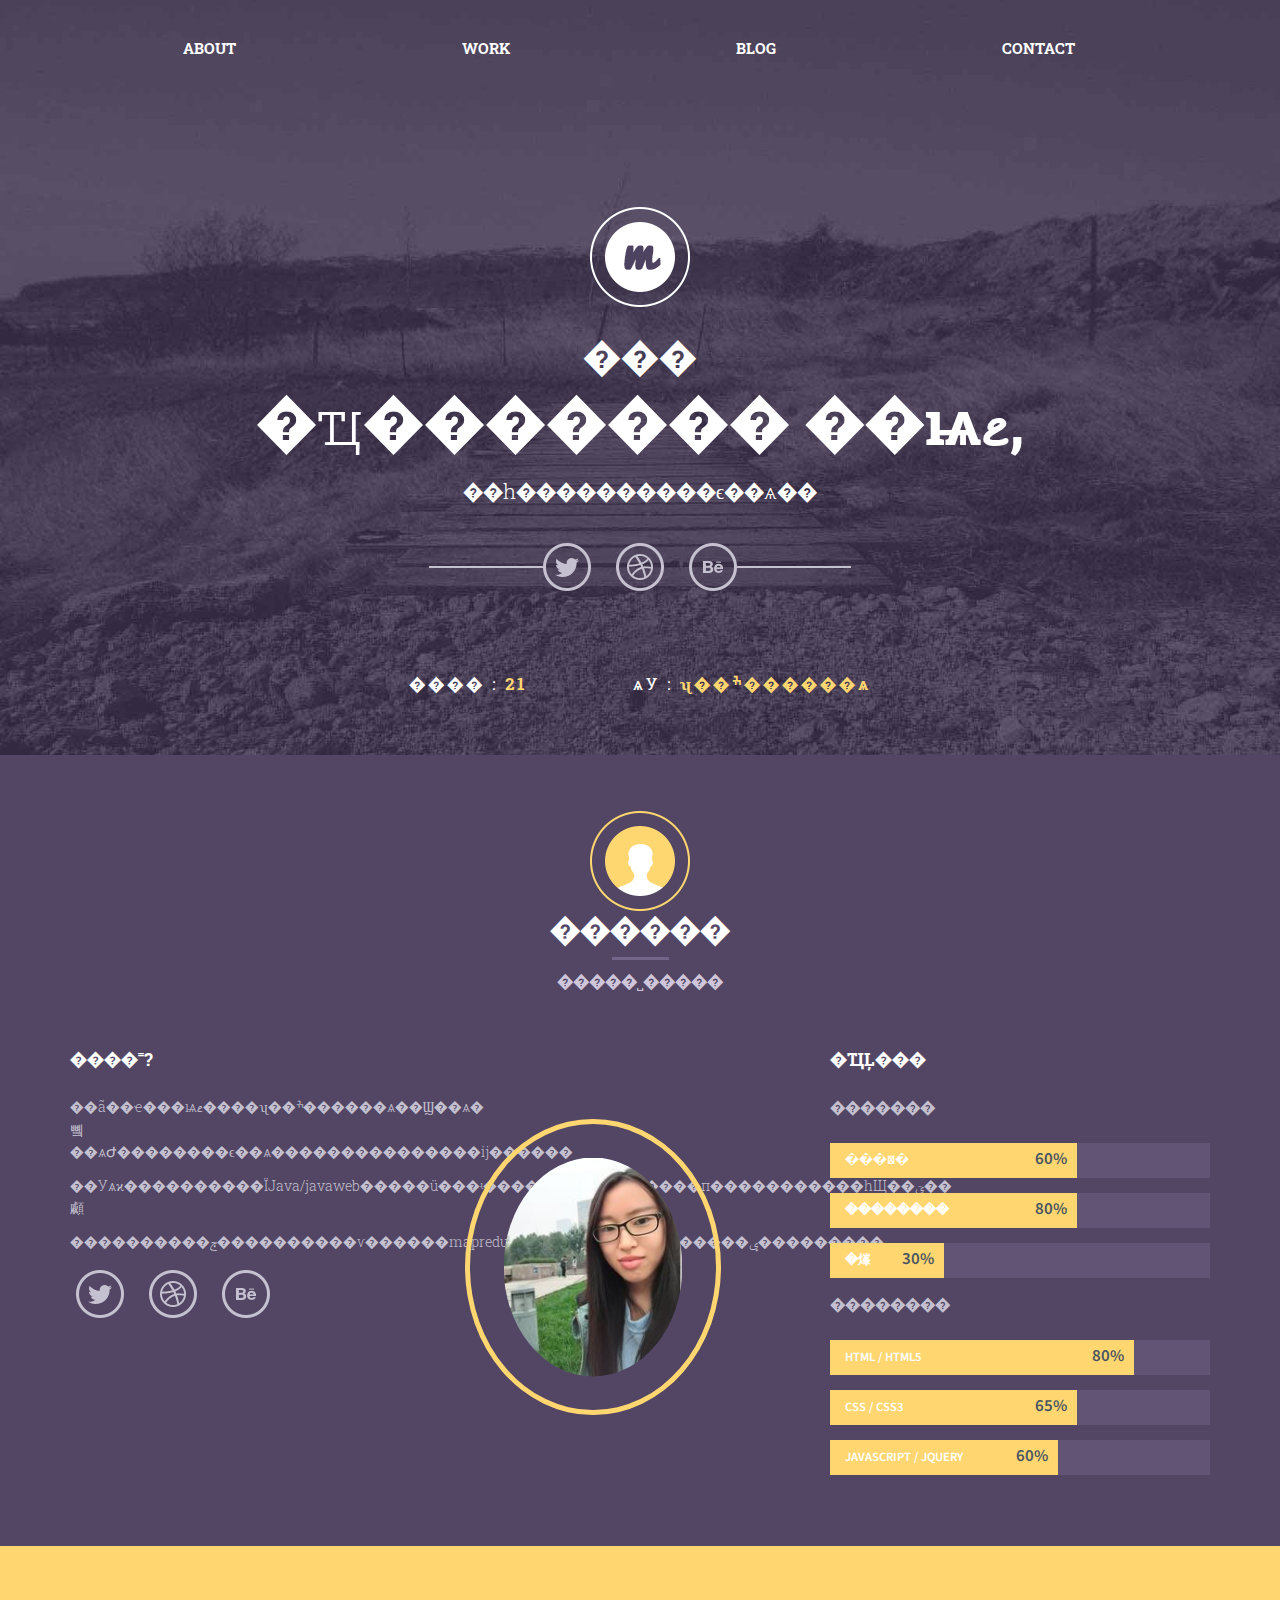
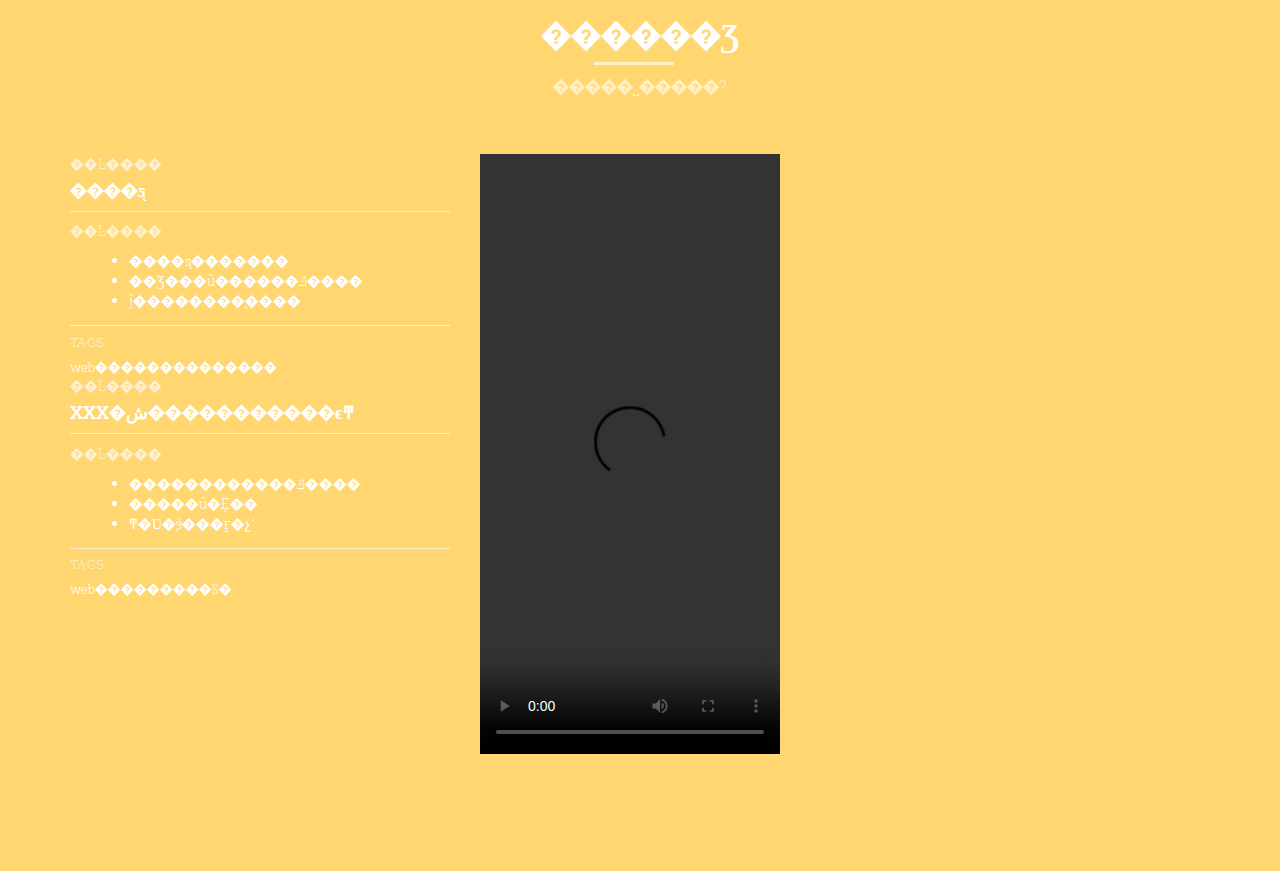
==== index.html @ 293f3e1b "Add files via upload" ====
<!DOCTYPE html>
<html>
<head>
<title>Home</title>
<link href="css/bootstrap.css" rel='stylesheet' type='text/css' />
<!-- Custom Theme files -->
<link href="css/style.css" rel="stylesheet" type="text/css" media="all" />
<!-- Custom Theme files -->
<script src="js/jquery.min.js"></script>
<meta name="viewport" content="width=device-width, initial-scale=1">
<script type="application/x-javascript"> addEventListener("load", function() { setTimeout(hideURLbar, 0); }, false); function hideURLbar(){ window.scrollTo(0,1); } </script>
<!--webfont-->
<link href='https://fonts.googleapis.com/css?family=Roboto+Slab:400,100,300,700' rel='stylesheet' type='text/css'>
<link href='https://fonts.googleapis.com/css?family=Source+Sans+Pro:200,300,400,600,700,900,200italic,300italic,400italic,600italic,700italic,900italic' rel='stylesheet' type='text/css'>
    <script type="text/javascript" src="js/move-top.js"></script>
<script type="text/javascript" src="js/easing.js"></script>
<script type="text/javascript">
			jQuery(document).ready(function($) {
				$(".scroll").click(function(event){		
					event.preventDefault();
					$('html,body').animate({scrollTop:$(this.hash).offset().top},1200);
				});
			});
		</script>
</head>
<body>
 <!-- header-section-starts -->
    <div class="header">
		<div class="header-banner">
			<div class="container">
				<div class="top-menu">
				    <span class="menu"> </span>
					    <ul>
							<li><a href="#ABOUT" class="scroll">ABOUT</a></li>
							<li><a href="#WORK" class="scroll">WORK</a></li>
							<li><a href="#BLOG" class="scroll">BLOG</a></li>
							<li><a href="#CONTACT" class="scroll">CONTACT</a></li>
							<div class="clearfix"></div>
						</ul>
				    </div>
		 <!--script-nav-->
		 <script>
		 $("span.menu").click(function(){
		 $(".top-menu ul").slideToggle("slow" , function(){
		 });
		 });
		 </script>
				<div class="header-banner-info text-center">
					<a href="#"><img src="images/logo.png" alt="" /></a>
					<h3>���</h3>
					<h1>�ҵ������� <span>��ѩޱ,</span> </h1>
					<p>��һ����������ϵ��ѧ�� </p>
					<span class="line"></span>					 
					<ul class="social-icons">
						<li><a href="#"><i class="twitter"></i></a></li>
						<li><a href="#"><i class="dribble"></i></a></li>
						<li><a href="#"><i class="behance"></i></a></li>
					</ul>
					<label></label>
					<ul class="details">
						<li>����     :     <a href="#">21</a></li>
						<li>ѧУ     :     <a href="#">ʯ��ׯ������ѧ</a></li>
					</ul>
				</div>
			</div>
		</div>
	</div>
    <!-- header-section-ends -->
    <!-- content-section-starts -->
    <div class="content-section">
	    <!-- about-section-starts -->
		<div class="about-section" id="ABOUT">
			<div class="container">
				<div class="about-section-head text-center">
					<img src="images/head.png" alt="" />
					<h3>������</h3>
					<label></label>
					<p>�����˽�����</p>
				</div>
				<div class="about-section-grids">
					<div class="col-md-4 about-section-grid-1">
						<h4>����˭?</h4>
						<p>��ã��ҽ���ѩޱ����ʯ��ׯ������ѧ��Ϣ��ѧ�뼼��ѧԺ��������ϵ��ѧ���������������ĳ������</p>
						<p>��Уѧϰ����������ΪJava/javaweb�����ü���ʵ����Ŀ�����������п�����������һЩ��ؾ��顣</p>
						<p>����������ݼ����������ѵ������mapreduce���򵥵�������ϴ�����ݷ��������� </p>
						<ul class="social-icons">
						    <li><a href="#"><i class="twitter"></i></a></li>
						    <li><a href="#"><i class="dribble"></i></a></li>
						    <li><a href="#"><i class="behance"></i></a></li>
					    </ul>
					</div>
					<div class="col-md-4 about-section-grid-2 text-center">
						<img src="images/zxw.jpg" class="img-responsive" alt="" /> 
					</div>
					<div class="col-md-4 about-section-grid-3">
						<h4>�ҵļ���</h4>
						<p>�������</p>
						<div class="progress-grid">
				  	       <div class="meter red">
							   <span style="width:65%;">
							  	<div class="progress_desc">���򿪷�</div>
								<div class="percent">60%</div> 
						        <div class="clearfix"> </div>
						       </span>
							</div>
							<div class="meter animate">
							   <span style="width:65%;"><div class="progress_desc">��������</div>
								<div class="percent">80%</div> 
						        <div class="clearfix"> </div>
							   </span>
							</div>
							<div class="meter">
								<span style="width:30%;"><div class="progress_desc">�㷨</div>
								 <div class="percent">30%</div> 
								 <div class="clearfix"> </div>
							    </span>
							</div>
						</div>
						<p>��������</p>
						<div class="progress-grid">
				  	       <div class="meter red">
							   <span style="width:80%;">
							  	<div class="progress_desc">HTML / HTML5</div>
								<div class="percent">80%</div> 
						        <div class="clearfix"> </div>
						       </span>
							</div>
							<div class="meter animate">
							   <span style="width:65%;"><div class="progress_desc">CSS / CSS3</div>
								<div class="percent">65%</div> 
						        <div class="clearfix"> </div>
							   </span>
							</div>
							<div class="meter">
								<span style="width:60%;"><div class="progress_desc">JavaScript / jquery</div>
								 <div class="percent">60%</div> 
								 <div class="clearfix"> </div>
							    </span>
							</div>
						</div>
					  </div>
					<div class="clearfix"></div>
				</div>
			</div>
		</div>
		<!-- about-section-ends -->
		<!-- portfolio-section-starts -->
		<div class="portfolio-section" id="WORK">
			<div class="portfolio-section-top-row">
				<div class="container">
					<div class="portfolio-section-head text-center">
						<h3>������Ʒ</h3>
						<label></label>
						<p>�����˽�����?</p>
					</div>
					<div class="col-md-4 portfolio-section-top-row-left-grid">
						<div class="project-name">
							<span>��Ŀ����</span>
							<h3>����ƽ̨</h3>
						</div>
						<div class="project-description">
							 <span>��Ŀ����</span>
							 <ul>
								<li><a href="#">����ƽ̨�������</a></li>
								<li><a href="#">��Ʒ���û������ݿ����</a></li>
								<li><a href="#">ǰ��������̨����</a></li>
							 </ul>
						</div>
						<div class="tags">
							<span>tags</span>
							<p>web��������������</p>
						</div>
						<div class="project-name">
							<span>��Ŀ����</span>
							<h3>XXX�ش�����������ϵͳ</h3>
						</div>
						<div class="project-description">
							 <span>��Ŀ����</span>
							 <ul>
								<li><a href="#">������������ݿ����</a></li>
								<li><a href="#">�����û�Ȩ��</a></li>
								<li><a href="#">ͳ�Ʋ�ѯ���ӻ�չʾ</a></li>
							 </ul>
						</div>
						<div class="tags">
							<span>tags</span>
							<p>web���������񹫿�</p>
						</div>
					</div>
					<div class="col-md-8 portfolio-section-top-row-right-grid">
					<video src="images/zxw.mp4" height="600px" controls preload="metadata" ></video>
			<!-- <div class="wmuSlider example1 section" id="section-1">
				   <article style="position: absolute; width: 100%; opacity: 0;"> 
						<img src="images/img1.jpg" class="img-responsive" alt="">
					</article>
					<article style="position: absolute; width: 100%; opacity: 0;"> 
	`					<img src="images/img2.jpg" class="img-responsive" alt="">
					</article>
					<article style="position: absolute; width: 100%; opacity: 0;"> 
						<img src="images/img3.jpg" class="img-responsive" alt="">
					</article>
					<ul class="wmuSliderPagination">
	                	<li><a href="#" class="">0</a></li>
	                	<li><a href="#" class="">1</a></li>
	                	<li><a href="#" class="">2</a></li>
	                </ul>
	
			  </div> -->
			  
			  <!-- script -->
			  <script src="js/jquery.wmuSlider.js"></script> 
				<script>
					$('.example1').wmuSlider();         
				</script>
				<!-- script -->	

			     </div>
			    <div class="clearfix"></div>
			  </div>
			</div>
			

</body>
</html>
---- css/style.css ----
body{
	padding:0;
	margin:0;
	font-family: 'Roboto Slab', serif;
}
body a{
    transition:0.5s all;
	-webkit-transition:0.5s all;
	-moz-transition:0.5s all;
	-o-transition:0.5s all;
	-ms-transition:0.5s all;
}
input[type="button"]{
	transition:0.5s all;
	-webkit-transition:0.5s all;
	-moz-transition:0.5s all;
	-o-transition:0.5s all;
	-ms-transition:0.5s all;
}
h1,h2,h3,h4,h5,h6{
	margin:0;			   
}	
p{
	margin:0;
}
ul{
	margin:0;
	padding:0;
}
label{
	margin:0;
}
.top-menu{
	padding-top: 2.2em;
}
.top-menu ul li{
	display:inline-block;
	text-transform:uppercase;
	float:left;
	margin: 0 7em;
}
.top-menu ul li a{
	color:#FFFFFF;
	text-decoration:none;
	font-size:15px;
	display:block;
	padding:0.5em 1em;
	font-weight:700;
}	
.top-menu ul li a:hover {
	background: #FFD670;
	color:#FFFFFF;
}
ul.social-icons li{
	display:inline-block;
}
ul.details li{
	display:inline-block;
}
.header-banner{
	background: url("../images/header-banner.jpg") no-repeat;
	min-height: 860px;
	background-size: cover;
	-webkit-background-size: cover;
	-moz-background-size: cover;
	-o-background-size: cover;
	position: relative;
}
.header-banner-info h3{
	font-size:3em;
	font-weight:300;
	color:#FFFFFF;
	margin: 1em 0 0.3em 0;
}
.header-banner-info h1{
	font-size:5em;
	font-weight:300;
	color:#FFFFFF;
}
.header-banner-info span{
	font-weight:700;
	color:#FFFFFF;
}
.header-banner-info p{
	font-weight:300;
	color:#FFFFFF;
	font-size:1.5em;
	margin: 1.2em 0 1.6em 0;
}
ul.details li {
	font-weight: 400;
	color: #fff;
	font-size: 17px;
	margin: 0 4em;
	letter-spacing: 3px;
}
.tlinks{text-indent:-9999px;height:0;line-height:0;font-size:0;overflow:hidden;}
ul.details li a {
	font-weight: 700;
	color: #FFD670;
	font-size: 17px;
}
ul.details {
	padding-top: 8em;
}
.header-banner-info {
	padding-top: 12em;
	position:relative;
}
i.twitter{
	width: 60px;
	height: 60px;
	background: url("../images/img-sprite.png") no-repeat 0px 0px;
	display: inline-block;
	margin-right: 10px;
}
i.twitter:hover{
	width: 60px;
	height: 60px;
	background: url("../images/img-sprite.png") no-repeat 0px 0px;
	display: inline-block;
	margin-right: 10px;
	opacity:0.5;
}
i.dribble{
	width: 60px;
	height: 60px;
	background: url("../images/img-sprite.png") no-repeat -60px 0px;
	display: inline-block;
	margin-right: 10px;
}
i.dribble:hover{
	width: 60px;
	height: 60px;
	background: url("../images/img-sprite.png") no-repeat -60px 0px;
	display: inline-block;
	margin-right: 10px;
	opacity:0.5;
}
i.behance {
	width: 60px;
	height: 60px;
	background: url("../images/img-sprite.png") no-repeat -120px 0px;
	display: inline-block;
}
i.behance:hover{
	width: 60px;
	height: 60px;
	background: url("../images/img-sprite.png") no-repeat -120px 0px;
	display: inline-block;
	opacity:0.5;
}
.header-banner-info label {
	height: 2px;
	width: 10%;
	background: #C4C0CF;
	display: block;
	position: absolute;
	right: 58.4%;
	bottom: 23%;
}
.header-banner-info span.line {
	height: 2px;
	width: 10%;
	background: #C4C0CF;
	display: block;
	position: absolute;
	right: 31.6%;
	bottom: 23%;
}
.about-section{
	background:#524664;
	padding:4em 0;
}
.about-section-head{
	margin-bottom:4em;
	position: relative;
}
.about-section-head h3{
	color:#FFFFFF;
	font-weight:700;
	text-transform:uppercase;
	font-size:2.3em;
}
.about-section-grid-2.text-center img {
	border-radius: 50%;
	-webkit-border-radius: 50%;
	-moz-border-radius: 50%;
	-o-border-radius: 50%;
	-ms-border-radius: 50%;
	padding: 2.7em;
	border: 5px solid #FFD670;
}
.about-section-head p{
	color:#D0C6DB;
	font-weight:300;
	font-size:1.2em;
	margin-top: 1.35em;
	text-transform: uppercase;
}
.about-section-head label {
	height: 3px;
	width: 5%;
	background: #736588;
	display: block;
	position: absolute;
	right: 47.5%;
	bottom: 23.5%;
	margin: -10px 0;
}
.about-section-grid-1,.about-section-grid-3 {
	padding: 0;
}
.about-section-grid-1 h4{
	color:#fff;
	font-weight:700;
	font-size:1.3em;
	text-transform:uppercase;
	margin-bottom:1.5em;
}
.about-section-grid-1 p{
	color: #C4C0CF;
	font-size: 15px;
	font-weight: 300;
	line-height: 1.6em;
	margin-bottom: 1em;
	word-spacing: 2px;
}
.about-section-grid-2{
	margin-top:5em;
}
.about-section-grid-3 h4{
	color:#fff;
	font-weight:700;
	font-size:1.3em;
	text-transform:uppercase;
	margin-bottom:1.5em;
}
.about-section-grid-3 p{
	color: #C4C0CF;
	font-size: 16px;
	font-weight: 400;
	margin-bottom: 1.5em;
}
/*----progress-meter----*/
.meter { 
	position: relative;
	margin: 0px 0 15px 0;
	background: #615474;
	height: 35px;
}
		.meter > span {
			display: block;
			height: 100%;
			background-color: #FFD670;
			position: relative;
			overflow: hidden;
		}
		.orange > span {
			background-color:#555;
		}
		
		.red > span {
			background-color:#FFD670;
		}
		.nostripes > span > span, .nostripes > span:after {
			-webkit-animation: none;
			-moz-animation: none;
			background-image: none;
		}
/*----//progress-meter----*/
.progress_desc{
	float: left;
	color: #fff;
	margin:8px 15px;
	font-size:0.9em;
	text-transform: uppercase;
	font-weight:600;
	font-family: 'Source Sans Pro', sans-serif;
}
.percent{
	float: right;
	color: #4A5561;
	margin: 4px 10px 0;
	font-weight: 600;
	font-family: 'Source Sans Pro', sans-serif;
	font-size:17px;
}
.title {
	margin:2em 0 1em;
	color: #fff;
	text-transform: uppercase;
	font-size: 1em;
}
.portfolio-section{
	background:#FFD670;
	padding:4em 0;
}
.portfolio-section-head{
	margin-bottom:4em;
	position:relative;
}
.portfolio-section-head h3{
	color:#FFFFFF;
	font-weight:700;
	text-transform:uppercase;
	font-size:2.3em;
}
.portfolio-section-head p{
	color:#FFF0CA;
	font-weight:300;
	font-size:1.2em;
	margin-top: 1.35em;
	text-transform: uppercase;
}
.portfolio-section-head label {
	height: 3px;
	width: 7%;
	background: #FFF0CA;
	display: block;
	position: absolute;
	right: 47%;
	bottom: 52%;
	margin: -10px 0;
}
.project-name{
	border-bottom:1px solid #FFF1CE;
}
.project-name span{
	color: #FFF1CE;
	font-weight: 300;
	font-size: 15px;
	margin-bottom: 0.6em;
	text-transform: uppercase;
	display: block;
}
.portfolio-section-top-row {
	padding: 1em 0 4em 0;
}
.portfolio-section-top-row-left-grid {
	padding: 0;
}
.project-name h3{
	color:#fff;
	font-weight:700;
	font-size:1.5em;
	margin-bottom: 1em;
}
.project-description ul {
	margin: 0 0 14px 59px;
}
.project-description span{
	color: #FFF1CE;
	font-weight: 300;
	font-size: 15px;
	margin: 1em 0;
	display: block;
	text-transform: uppercase;
}
.project-description ul li{
	color:#fff;
}
.project-description ul li a{
	color:#fff;
	font-size:15px;
	font-weight:300;
	margin: 6px 0;
	list-style-type: disc;
}
.project-description p{
	color: #fff;
	font-weight: 300;
	font-size: 15px;
	line-height: 1.8em;
	margin-bottom: 1.5em;
}
.project-description{
	border-bottom:1px solid #FFF1CE;
}
.address span{
	color: #FFF1CE;
	font-weight: 300;
	font-size: 15px;
	margin: 1em 0;
	display: block;
	text-transform: uppercase;
}
.address{
	border-bottom:1px solid #FFF1CE;
	margin: 15px 0 0 0;
}
.address a{
	color:#fff;
	margin: 0 0 1.5em 3em;
	display: block;
}
.tags span{
	color: #FFF1CE;
	font-weight: 300;
	font-size: 15px;
	margin: 1em 0;
	display: block;
	text-transform: uppercase;
}
.tags p{
	color:#fff;
	font-weight:300;
	font-size:14px;
}
/**** Slider *****/
.wmuSlider {
	position: relative;
	overflow: hidden;
}
.wmuSlider .wmuSliderWrapper article img {
	max-width: 100%;
	width: auto;
	height: auto;
	display:block;
}
/* Default Skin */
ul.wmuSliderPagination {
	padding:0;
	display: none;
}
.wmuSliderPagination a {
	display: block;
	text-indent: -9999px;
	width:15px;
	height:15px;
	background:#E8CBC8;
	border-radius:10px;
	-webkit-border-radius: 10px;
	-moz-border-radius: 10px;
	-o-border-radius: 10px;
	-ms-border-radius: 10px;
}
.wmuSliderPagination a.wmuActive {
	background:#E8776B;
}
/* Default Skin */
.wmuGallery .wmuGalleryImage {
	margin-bottom: 10px;
}
.wmuSliderPrev, .wmuSliderNext {
	position: absolute;
	width:40px;
	height:50px;
	text-indent: -9999px;
	background: url(../images/img-sprite.png)no-repeat ;
	top:35%;
	z-index: 2;
	cursor: pointer;
}
.wmuSliderNext {
	background-position:-241px -3px;
	right: 0em;
	top: 211px;
}
.wmuSliderPrev {
	background-position:-198px -3px;
	left: 0em;
	top: 211px;
}
.portfolio-section-top-row-right-grid {
	padding-right: 0;
	padding-left: 30px;
}
/*	Strip
/*-----------------------------------------------------------------------------------*/
.b-link-stripe{
	position:relative;
	display:inline-block;
	vertical-align:top;
	font-family: 'Open Sans', sans-serif;
	font-weight: 300;
	overflow:hidden;
}
.b-link-stripe .b-wrapper{
	position:absolute;
	width:100%;
	height:100%;
	top:0;
	left:0;
	text-align:center;
	color:#ffffff;
	overflow:hidden;
}
.b-link-stripe .b-wrapper:hover {
	/*-background:rgba(222, 101, 115, 0.51);*/
	transition: all 0.5s linear;
	-moz-transition: all 0.5s linear;
	-ms-transition: all 0.5s linear;
	-o-transition: all 0.5s linear;
	-webkit-transition: all 0.5s linear;
}
/*-----------------------------------------------------------------------------------*/
/*	Animation effects
/*-----------------------------------------------------------------------------------*/
.b-animate-go{
	text-decoration:none;
}
.b-animate{
	transition: all 0.5s;
	-moz-transition: all 0.5s;
	-ms-transition: all 0.5s;
	-o-transition: all 0.5s;
	-webkit-transition: all 0.5s;
	visibility: hidden;
	font-size:1.1em;
	font-weight:700;
	width: 75%;
	margin: 0 auto;
	top: 119px;
	color: #FFD670;
}
.b-animate img{
	margin-top:18%;
	display: -webkit-inline-box;
}
/* lt-ie9 */
.b-animate-go:hover .b-animate{
	visibility:visible;
}
.b-from-left{
	position:relative;
	left:-100%;
}
.b-animate-go:hover .b-from-left{
	left:0;
}
#portfoliolist .portfolio {
	-webkit-box-sizing: border-box;
	-moz-box-sizing: border-box;
	-o-box-sizing: border-box;
	width: 24%;
	display:none;
	float:left;
	overflow:hidden;
	margin: 0px 1% 2% 0;
}
div#portfoliolist {
	padding: 0px 0px;
}	
.portfolio-wrapper {
	overflow:hidden;
	position: relative !important;
	cursor:pointer;
}
.portfolio img {
	max-width:100%;
	transition: all 300ms!important;
	-webkit-transition: all 300ms!important;
	-moz-transition: all 300ms!important;
}
.portfolio .label {
	position: absolute;
	width: 100%;
	height:40px;
	bottom:-40px;
}
.portfolio .label-bg {
	background: #22B4B8;
	width: 100%;
	height:100%;
	position: absolute;
	top:0;
	left:0;
}
.portfolio .label-text {
	color:#fff;
	position: relative;
	z-index:500;
	padding:5px 8px;
}
.portfolio .text-category {
	display:block;
	font-size:9px;
	font-size: 12px;
	text-transform:uppercase;
}
/* Self Clearing Goodness */
.container:after { content: "\0020"; display: block; height: 0; clear: both; visibility: hidden; }
.clearfix:before,
.clearfix:after,
.row:before,
.row:after {
  content: '\0020';
  display: block;
  overflow: hidden;
  visibility: hidden;
  width: 0;
  height: 0; 
}
.row:after,
.clearfix:after {
  clear: both; 
}
.clear {
  clear: both;
  display: block;
  overflow: hidden;
  visibility: hidden;
  width: 0;
  height: 0;
}
#filters {
	margin: 3% 0 5em 0;
	padding: 0;
	list-style: none;
	text-align: center;
}
#filters li span{
	display: block;
	padding: 7px 22px;
	text-decoration: none;
	color: #fff;
	cursor: pointer;
	font-size: 1.1em;
	text-transform:uppercase;
	font-weight: 400;	
	margin: 0 0.3em;
	border:1px solid #FFD670;	
}
#filters li span.active {
	color: #fff;	
	font-weight: 500;
	 border:1px solid #fff;	
}
#filters li span.filter:hover{
	color: #FFFFFF;
    border:1px solid #fff;	
}
#filters li span.active:hover{
	border: 1px solid #fff;
	color: #F3F3F3;
}						  
#filters li {
	display: -webkit-inline-box;
}
.footer{
	padding:2em 0;
	background:#3e364d;
}
.copy-rights p{
	color:#AAAAAA;
	font-size:14px;
	font-weight:300;
}
.copy-rights a{
	color:#fff;
	font-size:14px;
	font-weight:300;
}
.copy-rights a:hover{
	color:#FFD670;
}
.blog-section{
	padding: 4em 0 1em 0;
	background:#fff;
}
.blog-section-head h3{
	color:#5B6074;
	font-weight:700;
	font-size: 2.4em;
	text-transform:uppercase
}
.blog-section-head p{
	color:#A5AABE;
	font-weight:300;
	font-size:1.1em;
	text-transform:uppercase;
	margin-top: 1em;
}
.blog-section-head{
	position:relative;
	margin-bottom:5em;
}
.blog-section-head label {
	height: 3px;
	width: 7%;
	background: #DBDDE5;
	display: block;
	position: absolute;
	right: 46.5%;
	bottom: 52%;
	margin: -10px 0;
}
.blog-section-grids {
	width: 82%;
	margin: 0 auto;
}
.blog-section-banner h3 {
	font-weight: 700;
	text-transform: uppercase;
	font-size: 1.7em;
	color: #373C4F;
	margin: 22px 0;
}
.blog-section-banner span {
	color: #C4C0CF;
	font-weight: 100;
	font-size: 15px;
	font-style: italic;
}
.blog-section-banner span a{
	color: #C4C0CF;
	font-weight: 300;
	font-size: 15px;
	font-style:normal;
	margin:0 4px;
}
.blog-section-banner span a:hover{
	color:#FFD670;
}
.blog-section-banner p {
	color: #898D9D;
	font-weight: 400;
	font-size: 15px;
	line-height: 1.9em;
	margin: 16px 0;
}
.blog-section-banner p label{
	color: #898D9D;
	font-weight: 700;
	font-size: 15px;
	line-height: 1.9em;
}
.blog-section-tags {
	border-top: 1px solid #EEEEEE;
	border-bottom: 1px solid #EEEEEE;
}
.blog-section-tags p span {
	color: #898D9D;
	font-weight: 700;
	font-style: normal;
	font-size: 17px;
}
.blog-section-tags p{
	color: #898D9D;
	font-weight: 100;
	font-style: normal;
	font-size: 15px;
	margin: 25px 0;
}
.icon{
	float:left;
	width:15%;
}
.icon-text{
	float:left;
	width:85%;
}
.comment-section-row{
	padding:3em 0;
	border-bottom: 1px solid #EEEEEE;
}
.comments-section {
	padding: 2em 0;
}
.comments-section h4 {
	color: #898D9D;
	font-weight: 700;
	font-size: 20px;
}
.comment-section-row h5 a {
	color: #FFDB83;
	font-weight: 700;
	font-size: 1.1em;
}
.comment-section-row span {
	color: #C4C0CF;
	font-weight: 300;
	font-size: 13px;
	text-transform: uppercase;
	margin: 10px 0;
	display: block;
}
.comment-section-row span a {
	color: #FFDB83;
	font-weight: 100;
	font-size: 13px;
	text-transform: uppercase;
	cursor:pointer;
}
.comment-section-row p {
	color: #898D9D;
	font-weight: 400;
	font-size: 14px;
	line-height:1.7em;
}
.rply-section{
	padding:2em 0;
}
.rply-section h4 {
	color: #898D9D;
	font-weight: 700;
	font-size: 17px;
}
.rply-section p {
	color: #898D9D;
	font-weight: 400;
	font-size: 14px;
	margin:1em 0;
}
.rply-section input.text{
	width: 45%;
	border: none;
	outline: none;
	background: #F8F8F8;
	padding: 16px 18px;
	font-weight: 300;
	font-size: 17px;
	color: #CACACA;
	border-radius: 7px;
	-webkit-border-radius: 7px;
	-moz-border-radius: 7px;
	-o-border-radius: 7px;
	-ms-border-radius: 7px;
	margin: 10px 25px 20px 0;
}
.rply-section  textarea {
	width: 94.5%;
	border: none;
	outline: none;
	background: #F8F8F8;
	padding: 16px 18px;
	font-weight: 300;
	font-size: 17px;
	color: #CACACA;
	border-radius: 7px;
	-webkit-border-radius: 7px;
	-moz-border-radius: 7px;
	-o-border-radius: 7px;
	-ms-border-radius: 7px;
	resize:none;
	height:13em;
	margin-bottom:1em;
}
.rply-section  input[type="button"]{
	border:none;
	outline: none;
	padding:12px 20px;
	color:#fff;
	background:#FFD670;
	text-transform:uppercase;
	font-weight:700;
	font-size:16px;
	border-radius:5px;
	-webkit-border-radius: 5px;
	-moz-border-radius: 5px;
	-o-border-radius: 5px;
	-ms-border-radius: 5px;
}
.rply-section  input[type="button"]:hover{
	background:#F7B000;
}
.col img {
	width: 100%;
}
.image-text {
	padding: 20px 10px;
	background: #F3F3F3;
}
.image-text h5 {
	color: #373C4F;
	font-weight: 700;
	font-size: 1em;
	margin: 0 0 10px 0;
}
.image-text p {
	color: #898D9D;
	font-weight: 300;
	font-size: 12px;
	font-style: italic;
	line-height: 1.7em;
	margin-bottom: 1em;
}
.image-text p {
	color: #898D9D;
	font-weight: 300;
	font-size: 12px;
	font-style: italic;
	line-height: 1.7em;
	margin-bottom: 1em;
}
.image-text a {
	color: #FFD670;
	font-weight: 400;
	font-size: 15px;
}
.span_4_row {
	padding: 4em 0;
}
.contact-section-head h3 {
	color: #5B6074;
	text-transform: uppercase;
	font-weight: 700;
	font-size: 2.2em;
}
.contact-section-head p {
	color: #A5AABE;
	text-transform: uppercase;
	font-weight: 300;
	font-size: 15px;
	margin-top: 1.2em;
}
.contact-section-head label {
	height: 3px;
	width: 7%;
	background: #DBDDE5;
	display: block;
	position: absolute;
	right: 46.5%;
	bottom: 52%;
	margin: -10px 0;
}
.contact-section-head {
	position: relative;
	margin-bottom: 4em;
}
.contact-info ul{
	margin:2em 0;
}
.contact-info ul li{
	display:inline-block;
}
i.message{
	width: 70px;
	height: 70px;
	background: url("../images/img-sprite.png") no-repeat -6px -72px;
	display: inline-block;
	vertical-align: middle;
	margin-right: 14px;
}
i.phone{
	width: 70px;
	height: 70px;
	background: url("../images/img-sprite.png") no-repeat -94px -72px;
	display: inline-block;
	vertical-align: middle;
	margin-right: 14px;
}
.contact-info ul li a {
	color: #A5AABE;
	font-size: 1.2em;
	font-weight: 300;
	margin-right: 20px;
}
.contact-info ul li{
	color: #A5AABE;
	font-size: 1.2em;
	font-weight: 300;
}
.contact-info input.text,.contact-info textarea {
	width: 44%;
	border: none;
	outline: none;
	background: #F3F3F3;
	padding: 16px 18px;
	font-weight: 300;
	font-size: 17px;
	color: #CACACA;
	border-radius: 7px;
    -webkit-border-radius: 7px;
	-moz-border-radius: 7px;
	-o-border-radius: 7px;
	-ms-border-radius: 7px;
	margin: 10px 25px 20px 0;
}
.contact-info textarea {
	width: 90.5%;
	resize: none;
	height: 13em;
	margin-bottom: 1em;
}
.contact-info input[type="button"] {
	border: none;
	outline: none;
	padding: 15px 25px;
	color: #fff;
	background: #FFD670;
	text-transform: uppercase;
	font-weight: 700;
	font-size: 16px;
	border-radius: 5px;
	-webkit-border-radius: 5px;
	-moz-border-radius: 5px;
	-o-border-radius: 5px;
	-ms-border-radius: 5px;
}
.contact-info input[type="button"]:hover {
	background: #F7B000;
}
.categories ul li,.archives ul li{
	list-style-type:none;
	margin:25px 0;
}
.categories ul li a,.archives ul li a{
	color:#BEC0C9;
	font-weight:400;
	font-size:12px;
	text-transform: uppercase;
}
.search h5,.categories h5,.archives h5{
	color:#898D9D;
	text-transform:uppercase;
	font-weight:700;
	font-size:1em;
}
.categories ul,.archives ul {
	margin: 1em 0 2.5em 1.5em;
}
.search-box {
	position: relative;	
	background: #F8F8F8;
	border-radius: 2px;
	-webkit-border-radius: 2px;
	-moz-border-radius: 2px;
	-o-border-radius: 2px;
	margin: 31px 0 40px 1.8em;
	border-radius: 10px;
	-webkit-border-radius: 7px;
	-moz-border-radius: 7px;
	-o-border-radius: 7px;
	-ms-border-radius: 7px;
}
.search-box form input[type="text"]   {
	border: none;
	outline: none;
	border-radius: 12px;
	-webkit-border-radius: 12px;
	-moz-border-radius: 12px;
	-o-border-radius: 12px;
	-ms-border-radius: 12px;
	padding: 12px 8px;
	-webkit-apperance: none;
	margin: 0;
	background: #F8F8F8;
	-webkit-transition: all 0.5s ease-out;
	-moz-transition: all 0.5s ease-out;
	-ms-transition: all 0.5s ease-out;
	-o-transition: all 0.5s ease-out;
	color: #FFD670;
	width: 86%;
}
.search-box form input[type="submit"] {
	border: none;
	outline: none;
	cursor: pointer;
	background:url(../images/img-sprite.png) no-repeat -307px -19px;
	position: absolute;
	right: 9px;
	bottom: 9px;
	padding: 0;
	width: 22px;
	height: 22px;
}
.categories {
	margin-bottom: 3.5em;
}
/********start-slider**************/
.nbs-flexisel-container {
	position: relative;
	max-width: 100%;
}
.nbs-flexisel-ul {
	position: relative;
	width: 9999px;
	margin: 0px;
	padding: 0px;
	list-style-type: none;
	text-align: center;
}
.nbs-flexisel-inner {
	overflow: hidden;
	margin: 0 auto;
	width:100%;
}
.nbs-flexisel-item {
	float: left;
	margin:0px;
	padding:0px;
	cursor: pointer;
	position: relative;
}
.course_demo{
	padding: 4em 0 0 0;
}
.nbs-flexisel-item img {
	  width: 100%;
	  cursor: pointer;
	  position: relative;
	  display:inline;
	  border-radius: 7px;
	  -webkit-border-radius: 7px;
	-moz-border-radius: 7px;
	-o-border-radius: 7px;
}
/*** Navigation ***/
.nbs-flexisel-nav-left,
.nbs-flexisel-nav-right {
  width:50px;
  height:50px;
  position: absolute;
  cursor: pointer;
  z-index: 100;
  margin-top: 13.7em;
}
.nbs-flexisel-nav-left {
  	left: 735px;
  	background: url(../images/img-sprite.png) no-repeat -185px -79px;
}
.nbs-flexisel-nav-right {
  	right:46.5%;
 	background: url(../images/img-sprite.png) no-repeat -235px -79px;
}
.twitter-section{
	background: url("../images/header-banner.jpg") no-repeat;
	min-height: 425px;
	background-size: cover;
	-webkit-background-size: cover;
	-moz-background-size: cover;
	-o-background-size: cover;
}
li.nbs-flexisel-item p {
	color: #fff;
	font-weight: 300;
	font-size: 18px;
	margin: 1em 0 1.5em 0;
}
li.nbs-flexisel-item a{
	color: #fff;
	font-weight: 700;
	font-size: 18px;
}
li.nbs-flexisel-item a:hover{
	color:#FFD670;
}
i.tw{
	width: 110px;
	height: 110px;
	background: url("../images/img-sprite.png") no-repeat 1px -157px;
	display: inline-block;
}
i.fb{
	width: 110px;
	height: 110px;
	background: url("../images/img-sprite.png") no-repeat -110px -157px;
	display: inline-block;
}
i.in{
	width: 110px;
	height: 110px;
	background: url("../images/img-sprite.png") no-repeat -220px -157px;
	display: inline-block;
}
.contact-section {
	padding: 4em 0;
}
#toTop {
	display: none;
	text-decoration: none;
	position: fixed;
	bottom: 10px;
	right: 10px;
	overflow: hidden;
	width: 45px;
	height: 40px;
	border: none;
	text-indent: 100%;
	background: url("../images/img-sprite.png") no-repeat -349px -192px;
}

/*----- responsive-design ------*/	
 @media screen and (max-width:1366px){
	.top-menu ul li {
		margin: 0 7em;
	}
	.header-banner-info label {
		right: 58.5%;
	}
	.header-banner-info span.line {
		right: 31.5%;
	}
	.nbs-flexisel-nav-right{
		right:45%;
	}
	.nbs-flexisel-nav-left{
		left:605px;
	}
	.project-description p {
		font-size: 15px;
		line-height: 1.5em;
		margin-bottom: 1em;
	}
}
 @media screen and (max-width:1280px){
	.top-menu ul li {
		margin: 0 7em;
	}
	.header-banner-info {
		padding-top: 10em;
	}
	ul.details li {
		margin: 0 3em;
	}
	.header-banner-info h1 {
		font-size: 4.5em;
	}
	.header-banner-info label {
		right: 58.5%;
		bottom: 20.5%;
	}
	.header-banner-info span.line {
		right: 31.5%;
		bottom: 20.5%;
	}
	.about-section-grid-2.text-center img {
		padding: 2.4em;
		width: 73%;
	}
	.b-animate {
		width: 87%;
		top: 102px;
	}
	.header-banner-info p {
		margin: 1em 0 1.5em 0;
	}
	ul.details {
		padding-top: 5em;
	}
	.header-banner-info h3 {
		font-size: 2.8em;
		margin: 0.7em 0 0.2em 0;
	}
	.header-banner {
		min-height: 755px;
	}
	.b-animate img {
		margin-top: 4%;
	}
	.blog-section-banner h3 {
		font-size: 1.5em;
	}
	.blog-section-banner p {
		font-size: 14px;
	}
	.col {
		padding: 0 15px 0 0;
	}
	.image-text h5 {
		font-size: 0.94em;
		margin: 0 0 5px 0;
	}
	.image-text {
		padding: 15px 5px;
	}
	.image-text p {
		font-size: 11px;
		margin-bottom: 0.5em;
	}
	.about-section-grid-1 p {
		font-size: 14px;
		margin-bottom: 0.8em;
	}
	.nbs-flexisel-nav-left {
		left: 565px;
	}
	.project-name h3 {
		font-size: 1.3em;
		margin-bottom: 0.6em;
	}
	.project-name span {
		font-size: 14px;
		margin-bottom: 0.4em;
	}
	.project-description span {
		font-size: 14px;
		margin: 0.7em 0;
	}
	.project-description ul li a {
		font-size: 14px;
	}
	.address span {
		font-size: 14px;
		margin: 0 0 0.4em 0;
	}
	.address {
		margin: 7px 0 0 0;
	}
	.address a {
		margin: 0 0 1em 2.5em;
	}
	.tags span {
		font-size: 13px;
		margin: 0.5em 0;
	}
	.tags p {
		font-size: 13px;
	}
	.wmuSliderNext,.wmuSliderPrev {
		top: 157px;
	}
} 
@media screen and (max-width:1024px){
	.top-menu ul li {
		margin: 0 5.4em;
		
	}
	.header-banner-info h3 {
		font-size: 2.5em;
		margin: 0.5em 0 0.1em 0;
	}
	.header-banner-info h1 {
		font-size: 4em;
	}
	.top-menu {
		padding-top: 1.5em;
	}
	.header-banner-info {
		padding-top: 7em;
	}
	.header-banner-info p {
		font-size: 1.2em;
		margin: 0.6em 0 1.5em 0;
	}
	.header-banner-info label {
		right: 60.2%;
		bottom: 22%;
	}
	.header-banner-info span.line {
		right: 30%;
		bottom: 22%;
	}
	ul.details {
		padding-top: 4em;
	}
	ul.details li {
		font-size: 15px;
		margin: 0 2em;
	}
	.header-banner {
		min-height: 610px;
	}
	.about-section-grid-2 {
		width: 50%;
		float: left;
		margin-top: 2em;
	}
	.col {
		padding: 0 10px 0 0px;
		width: 25%;
		float: left;
	}
	.about-section {
		padding: 3em 0;
	}
	.about-section-head h3 {
		font-size: 2em;
	}
	.about-section-head label {
		width: 9%;
		right: 45.5%;
		bottom: 26.5%;
	}
	.about-section-head {
		margin-bottom: 3em;
	}
	.about-section-grid-1 h4 {
		margin-bottom: 0.5em;
	}
	.about-section-head img {
		width: 10%;
	}
	.about-section-head p {
		font-size: 1.1em;
		margin-top: 1em;
	}
	.about-section-grid-1 {
		margin-bottom: 3em;
		width: 100%;
	}
	.about-section-grid-3 h4 {
		margin-bottom: 1em;
	}
	.about-section-grid-3 {
		width: 50%;
		float: left;
	}
	.about-section-grid-3 p {
		margin-bottom: 0.5em;
	}
	.portfolio-section {
		padding: 1.5em 0;
	}
	.portfolio-section-top-row-right-grid {
		padding: 0;
	}
	.percent {
		margin: 3px 10px 0;
		font-size: 16px;
	}
	.meter {
		margin: 0px 0 12px 0;
		height: 30px;
	}
	.progress_desc {
		margin: 5px 15px;
	}
	.portfolio-section-top-row-left-grid {
		margin-bottom: 3em;
	}
	.portfolio-section-head {
		margin-bottom: 3em;
	}
	.portfolio-section-head h3 {
		font-size: 2.1em;
	}
	.portfolio-section-head p {
		font-size: 1.1em;
		margin-top: 1em;
	}
	.portfolio-section-head label {
		width: 10%;
		right: 46%;
		margin: -9px 0;
	}
	.portfolio-section-top-row {
		padding: 1em 0 2em 0;
	}
	#filters li span {
		padding: 3px 12px;
		font-size: 1em;
		margin: 0 0.4em;
	}
	.project-name h3 {
		font-size: 1.25em;
	}
	h2.b-animate.b-from-left.b-delay03 img {
		width: 29%;
		display: block;
		margin: 17% 0 0 38%;
	}
	.b-animate {
		width: 67%;
		top:84px;
		left: -7%;
		font-size: 0.9em;
	}
	.blog-section-head h3 {
		font-size: 2.1em;
	}
	.blog-section {
		padding: 2em 0 1em 0;
	}
	.blog-section-head {
		margin-bottom: 2em;
	}
	.blog-section-head p {
		font-size: 1em;
	}
	.course_demo {
		padding: 3em 0 0 0;
	}
	li.nbs-flexisel-item p {
		font-size: 16px;
		margin: 0.5em 0 1em 0;
	}
	.nbs-flexisel-nav-left {
		left: 450px;
	}
	.nbs-flexisel-nav-right{
		right:45%;
	}
	.nbs-flexisel-nav-left, .nbs-flexisel-nav-right {
		margin-top: 11.7em;
	}
	.twitter-section {
		min-height: 347px;
	}
	.contact-section-head h3 {
		font-size: 2em;
	}
	.contact-section-head label {
		width: 10%;
		right: 45.5%;
		margin: -7px 0;
	}
	.contact-section-head p {
		margin-top: 0.9em;
	}
	.contact-info ul li a {
		font-size: 1em;
	}
	i.message {
		width: 55px;
		height: 55px;
		background: url("../images/img-sprite.png") no-repeat -5px -60px;
		margin-right: 11px;
		background-size: 330px;
	}
	i.phone {
		width: 55px;
		height: 55px;
		background: url("../images/img-sprite.png") no-repeat -77px -60px;
		margin-right: 11px;
		background-size: 330px;
	}
	.contact-section {
		padding: 2em 0;
	}
	.wmuSliderNext, .wmuSliderPrev {
		top: 196px;
	}
}
@media screen and (max-width:800px){
	.image-text {
		padding: 5px 5px;
	}
	.top-menu ul li {
		margin: 0 3.6em;
		
	}
	.top-menu ul li a {
		font-size: 14px;
		padding: 0.4em 1em;
	}
	.top-menu {
		padding-top: 1.2em;
	}
	.header-banner-info h3 {
		font-size: 2em;
		margin: 0.3em 0 0.1em 0;
	}
	.header-banner-info img {
		width: 12%;
	}
	.header-banner-info h1 {
		font-size: 3.4em;
	}
	.header-banner-info {
		padding-top: 4.5em;
	}
	.header-banner-info p {
		font-size: 1.1em;
		margin: 0.5em 0 1em 0;
	}
	i.twitter {
		width: 45px;
		height: 45px;
		margin-right: 10px;
		background-size: 320px;
	}
	i.twitter:hover {
		width: 45px;
		height: 45px;
		margin-right: 10px;
		background-size: 320px;
		opacity: 0.5;
	}
	i.dribble {
		height: 45px;
		width: 45px;
		background: url("../images/img-sprite.png") no-repeat -45px 0px;
		margin-right: 10px;
		background-size: 320px;
	}
	i.dribble:hover {
		width: 45px;
		height: 45px;
		background: url("../images/img-sprite.png") no-repeat -45px 0px;
		margin-right: 10px;
		background-size: 320px;
		opacity: 0.5;
	}
	i.behance{
		height: 45px;
		width: 45px;
		background: url("../images/img-sprite.png") no-repeat -90px 0px;
		margin-right: 10px;
		background-size: 320px;
	}
	i.behance:hover {
		width: 45px;
		height: 45px;
		background: url("../images/img-sprite.png") no-repeat -90px 0px;
		margin-right: 10px;
		background-size: 320px;
		opacity: 0.5;
	}
	ul.details li {
		font-size: 14px;
		margin: 0 2em;
		letter-spacing: 2px;
	}
	ul.details {
		padding-top: 3em;
	}
	ul.details li a {
		font-size: 15px;
	}
	.header-banner {
		min-height: 464px;
	}
	.header-banner-info label {
		right: 61%;
		bottom: 22%;
	}
	.header-banner-info span.line {
		right: 30%;
		bottom: 22%;
	}
	.about-section {
		padding: 2em 0;
	}
	.about-section-head img {
		width: 9%;
	}
	.about-section-head h3 {
		font-size: 1.7em;
	}
	.about-section-head p {
		font-size: 1em;
	}
	.about-section-head label {
		bottom: 28.5%;
	}
	.about-section-grid-1 h4 {
		font-size: 1.2em;
	}
	.about-section-head {
		margin-bottom: 2em;
	}
	.about-section-grid-1 p {
		font-size: 13px;
		margin-bottom: 0.6em;
	}
	.about-section-grid-1 {
		margin-bottom: 1em;
	}
	.about-section-grid-3 h4 {
		font-size: 1.2em;
		margin-bottom: 0.6em;
	}
	.about-section-grid-3 p {
		font-size: 15px;
	}
	.meter {
		height: 26px;
	}
	.progress_desc {
		margin: 3px 10px;
	}
	.about-section-grid-2.text-center img {
		width: 90%;
	}
	.portfolio-section-head h3 {
		font-size: 1.85em;
	}
	.portfolio-section-head p {
		font-size: 1em;
		margin-top: 0.85em;
	}
	.portfolio-section-head label {
		width: 12%;
		right: 45%;
		margin: -8px 0;
		bottom: 53%;
	}
	.portfolio-section-head {
		margin-bottom: 1.5em;
	}
	.wmuSliderNext, .wmuSliderPrev {
		top: 185px;
	}
	#filters {
		margin: 2% 0 2em 0;
	}
	.blog-section-head h3 {
		font-size: 1.8em;
	}
	.blog-section-head label {
		width: 8%;
		right: 46%;
		bottom: 61%;
	}
	.blog-section-head p {
		font-size: 0.95em;
		margin-top: 0.7em;
	}
	.blog-section-grids {
		width: 100%;
	}
	#filters li span {
		font-size: 0.9em;
	}
	.blog-section-banner h3 {
		font-size: 1.3em;
		margin: 12px 0;
	}
	.blog-section-banner span {
		font-size: 14px;
	}
	.blog-section-banner p {
		font-size: 13px;
		line-height: 1.8em;
		margin: 9px 0;
	}
	.blog-section-tags p span {
		font-size: 15px;
	}
	.blog-section-banner p label {
		font-size: 14px;
		line-height: 0;
	}
	.comments-section h4 {
		font-size: 18px;
	}
	.comment-section-row {
		padding: 2em 0;
	}
	.comments-section {
		padding: 2em 0 1em 0;
	}
	.comment-section-row h5 a {
		font-size: 1em;
	}
	.comment-section-row span {
		font-size: 12px;
		margin: 4px 0;
	}
	.comment-section-row p {
		font-size: 12px;
		line-height: 1.5em;
	}
	.rply-section {
		padding: 1em 0 3em 0;
	}
	.rply-section {
		padding: 1em 0 3em 0;
	}
	.rply-section input.text {
		width: 46%;
		padding: 12px 14px;
		font-size: 15px;
		margin: 8px 20px 15px 0;
	}
	.rply-section textarea {
		width: 95.5%;
		padding: 12px 15px;
		font-size: 15px;
		height: 10em;
	}
	.rply-section input[type="button"] {
		padding: 10px 16px;
		font-size: 14px;
	}
	.search-box {
		margin: 20px 0 20px 1.5em;
		border-radius: 10px;
		-webkit-border-radius: 10px;
	-moz-border-radius: 10px;
	-o-border-radius: 10px;
	-ms-border-radius: 10px;
	}
	.span_4_row {
		padding: 0em 0 2em 0;
	}
	.categories ul li, .archives ul li {
		margin: 15px 0;
	}
	i.tw {
		width: 75px;
		height: 75px;
		background: url("../images/img-sprite.png") no-repeat -1px -111px;
		background-size: 290px;
	}
	i.fb {
		width: 75px;
		height: 75px;
		background: url("../images/img-sprite.png") no-repeat -78px -111px;
		background-size: 290px;
	}
	i.in {
		width: 75px;
		height: 75px;
		background: url("../images/img-sprite.png") no-repeat -155px -111px;
		background-size: 350px;
	}
	li.nbs-flexisel-item p {
		font-size: 15px;
		margin: 0.3em 0 0.5em 0;
	}
	li.nbs-flexisel-item a {
		font-size: 17px;
	}
	.nbs-flexisel-nav-left, .nbs-flexisel-nav-right {
		margin-top: 8.2em;
	}
	.nbs-flexisel-nav-left {
		left: 316px;
	}
	.nbs-flexisel-nav-right {
		right: 42%;
	}
	.b-animate {
		top: 57px;
	}
	.course_demo {
		padding: 2.5em 0 0 0;
	}
	.twitter-section {
		min-height: 265px;
	}
	.contact-section-head h3 {
		font-size: 1.8em;
	}
	.contact-section-head p {
		margin-top: 0.8em;
	}
	.contact-section-head {
		margin-bottom: 0;
	}
	.contact-info input.text, .contact-info textarea {
		width: 45%;
		padding: 12px 12px;
		font-size: 15px;
		margin: 0px 18px 20px 0;
	}
	.contact-info textarea {
		width: 93.5%;
		height: 12em;
	}
	.contact-info ul li a {
		font-size: 0.9em;
	}
	.contact-info input[type="button"] {
		padding: 10px 20px;
		font-size: 15px;
	}
}
@media screen and (max-width:640px){
	.top-menu ul li {
		margin: 0 2.2em;
	}
	.top-menu ul li a {
		font-size: 13px;
		padding: 0.3em 1em;
	}
	.header-banner-info img {
		width: 11%;
	}
	.header-banner-info {
		padding-top: 3.5em;
	}
	.header-banner-info h3 {
		font-size: 1.75em;
	}
	.header-banner-info h1 {
		font-size: 2.6em;
	}
	.header-banner-info p {
		font-size: 1em;
		margin: 0.2em 0 0.8em 0;
	}
	i.twitter {
		width: 35px;
		height: 35px;
		background-size: 250px;
	}
	i.twitter:hover{
		width: 35px;
		height: 35px;
		background-size: 250px;
	}
	i.dribble {
		height: 35px;
		width: 35px;
		background: url("../images/img-sprite.png") no-repeat -35px 0px;
		background-size: 250px;
	}
	i.dribble:hover {
		height: 35px;
		width: 35px;
		background: url("../images/img-sprite.png") no-repeat -35px 0px;
		background-size: 250px;
	}
	i.behance {
		height: 35px;
		width: 35px;
		background: url("../images/img-sprite.png") no-repeat -73px 0px;
		background-size: 250px;
	}
	i.behance:hover {
		height: 35px;
		width: 35px;
		background: url("../images/img-sprite.png") no-repeat -73px 0px;
		background-size: 250px;
	}
	ul.details {
		padding-top: 2em;
	}
	ul.details li a {
		font-size: 13px;
	}
	ul.details li {
		font-size: 12px;
		letter-spacing: 1px;
	}
	.header-banner-info label {
		right: 62.5%;
		bottom: 22%;
	}
	.header-banner-info span.line {
		right: 29%;
		bottom: 22%;
	}
	.header-banner {
		min-height: 376px;
	}
	.about-section-head img {
		width: 8%;
	}
	.about-section-head h3 {
		font-size: 1.4em;
		margin-top: 4px;
	}
	.about-section-head p {
		font-size: 0.9em;
	}
	.about-section-head label {
		bottom: 33.5%;
	}
	.about-section-grid-1 h4 {
		font-size: 1.1em;
	}
	.about-section-grid-3 h4 {
		font-size: 1.1em;
		margin-bottom: 0.4em;
	}
	.about-section-grid-3 p {
		font-size: 14px;
	}
	.meter {
		height: 23px;
		margin: 0px 0 10px 0;
	}
	.progress_desc {
		margin: 3px 8px;
		font-size: 0.85em;
	}
	.percent {
		margin: 1px 4px 0;
		font-size: 13px;
	}
	.portfolio-section-head h3 {
		font-size: 1.5em;
	}
	.portfolio-section-top-row {
		padding: 0em 0 2em 0;
	}
	.portfolio-section-head label {
		bottom: 57%;
	}
	.wmuSliderNext, .wmuSliderPrev {
		top: 145px;
	}
	#filters li span {
		font-size: 0.8em;
		padding: 2px 8px;
	}
	h2.b-animate.b-from-left.b-delay03 img {
		width: 25%;
		display: block;
		margin: 6% 0 0 38%;
	}
	.b-animate {
		width: 90%;
		top: 53px;
		font-size: 0.8em;
	}
	.blog-section-head h3 {
		font-size: 1.5em;
	}
	.blog-section-head {
		margin-bottom: 1em;
	}
	.blog-section-banner h3 {
		font-size: 1.15em;
		margin: 10px 0;
	}
	.blog-section-banner span {
		font-size: 13px;
	}
	.blog-section-banner p {
		line-height: 1.7em;
		margin: 7px 0;
	}
	.blog-section-tags p span {
		font-size: 14px;
	}
	.comments-section h4 {
		font-size: 17px;
	}
	.comments-section {
		padding: 1.5em 0 1em 0;
	}
	.icon {
		width: 18%;
	}
	.icon-text {
		width: 82%;
	}
	.comment-section-row {
		padding: 1.5em 0;
	}
	.rply-section h4 {
		font-size: 16px;
	}
	.rply-section p {
		font-size: 13px;
		margin: 0.5em 0;
	}.rply-section input.text {
		padding: 11px 13px;
		font-size: 13px;
		margin: 7px 18px 15px 0;
	}
	.rply-section textarea {
		padding: 10px 13px;
		font-size: 14px;
		height: 9em;
	}
	.rply-section input[type="button"] {
		padding: 9px 14px;
		font-size: 13px;
	}
	.search h5, .categories h5, .archives h5 {
		font-size: 0.9em;
	}
	.search-box form input[type="text"] {
		padding: 12px;
	}
	.categories {
		margin-bottom: 1.5em;
	}
	.categories ul, .archives ul {
		margin: 1em 0em 0em 1.5em;
	}
	.image-text p {
		font-size: 9px;
		margin-bottom: 0.3em;
	}
	.image-text a {
		font-size: 13px;
	}
	i.tw {
		width: 50px;
		height: 50px;
		background: url("../images/img-sprite.png") no-repeat 0px -73px;
		background-size: 190px;
	}
	i.fb {
		width: 50px;
		height: 50px;
		background: url("../images/img-sprite.png") no-repeat -51px -73px;
		background-size: 190px;
	}
	i.in {
		width: 50px;
		height: 50px;
		background: url("../images/img-sprite.png") no-repeat -100px -73px;
		background-size: 190px;
	}
	li.nbs-flexisel-item p {
		font-size: 12px;
		margin: 0em 0 0.4em 0;
	}
	li.nbs-flexisel-item a {
		font-size: 16px;
	}
	.nbs-flexisel-nav-left, .nbs-flexisel-nav-right {
		margin-top: 6em;
	}
	.nbs-flexisel-nav-right {
		background: url(../images/img-sprite.png) no-repeat -167px -59px;
		background-size: 288px;
	}
	.nbs-flexisel-nav-left, .nbs-flexisel-nav-right {
		width: 30px;
		height: 30px;
	}
	.nbs-flexisel-nav-left {
		background: url(../images/img-sprite.png) no-repeat -131px -59px;
		background-size: 288px;
		left: 275px;
	}
	.categories ul li a, .archives ul li a {
		font-size: 11px;
	}
	.course_demo {
		padding: 2em 0 0 0;
	}
	.twitter-section {
		min-height: 200px;
	}
	.contact-section-head h3 {
		font-size: 1.5em;
	}
	.contact-section-head p {
		font-size: 14px;
		margin-top: 0.7em;
	}
	.contact-section-head label {
		bottom: 56%;
	}
	i.message {
		width: 35px;
		height: 35px;
		background: url("../images/img-sprite.png") no-repeat -3px -38px;
		margin-right: 7px;
		background-size: 210px;
	}
	i.phone {
		width: 35px;
		height: 35px;
		background: url("../images/img-sprite.png") no-repeat -48px -38px;
		margin-right: 7px;
		background-size: 210px;
	}
	.contact-info ul li {
		font-size: 0.9em;
	}
	.contact-info ul li a {
		font-size: 1em;
	}
	.contact-info input.text, .contact-info textarea {
		padding: 10px 10px;
		font-size: 13px;
		margin: 0px 13px 16px 0;
	}
	.contact-info textarea {
		height: 11em;
	}
	.contact-info input[type="button"] {
		padding: 8px 17px;
		font-size: 14px;
	}
	.footer {
		padding: 1.5em 0;
	}
}
@media screen and (max-width:480px){
	.top-menu ul {
		width: 89%;
		margin: 0 auto;
	}
	.top-menu ul li {
		margin: 0 10px;
	}
	.top-menu ul li a {
		font-size: 12px;
	}
	.top-menu {
		padding-top: 0.7em;
	}
	.header-banner-info img {
		width: 10%;
	}
	.header-banner-info h3 {
		font-size: 1.3em;
	}
	.header-banner-info h1 {
		font-size: 1.85em;
	}
	.header-banner-info p {
		font-size: 0.8em;
	}
	.header-banner-info {
		padding-top: 2.2em;
	}
	i.dribble,i.twitter {
		margin-right: 4px;
	}
	i.dribble:hover,i.twitter:hover {
		margin-right: 4px;
	}
	ul.details li {
		margin: 0 1.8em 0 0;
		font-size: 11px;
	}
	ul.details li a {
		font-size: 12px;
	}
	ul.details {
		padding-top: 1.5em;
	}
	.header-banner-info span.line {
		right: 26.5%;
		bottom: 26%;
	}
	.header-banner-info label {
		right: 65.5%;
		bottom: 26%;
	}
	.header-banner {
		min-height: 280px;
	}
	.about-section {
		padding: 1.2em 0;
	}
	.about-section-head h3 {
		font-size: 1.2em;
	}
	.about-section-head p {
		font-size: 0.8em;
	}
	.about-section-head label {
		bottom: 38.5%;
		height: 2px;
	}
	.about-section-head {
		margin-bottom: 1em;
	}
	.about-section-grid-1 h4 {
		font-size: 0.95em;
	}
	.about-section-grid-1 p {
		font-size: 12px;
		margin-bottom: 0.4em;
		line-height: 1.5em;
	}
	.about-section-grid-2 {
		width: 55%;
		margin:0 0 1em 22.5%;
	}
	.about-section-grid-3 {
		width: 100%;
	}
	.about-section-grid-2.text-center img {
		width: 100%;
		padding: 2em;
	}
	.portfolio-section-head h3 {
		font-size: 1.3em;
	}
	.portfolio-section-head p {
		font-size: 0.9em;
		margin-top: 0.8em;
	}
	.portfolio-section-head label {
		bottom: 62%;
		height: 2px;
	}
	.project-name h3 {
		font-size: 1.1em;
	}
	.portfolio-section-head {
		margin-bottom: 1em;
	}
	.project-name span {
		font-size: 13px;
	}
	.project-description span {
		font-size: 13px;
		margin: 0.5em 0;
	}
	.project-description ul li a {
		font-size: 12px;
	}
	.project-description p {
		font-size: 13px;
		line-height: 1.4em;
		margin-bottom: 0.7em;
	}
	.address span {
		font-size: 13px;
		margin: 0 0 0.3em 0;
	}
	.address a {
		margin: 0 0 0.5em 2em;
	}
	.portfolio-section-top-row-left-grid {
		margin-bottom: 2em;
	}
	.wmuSliderNext, .wmuSliderPrev {
		top: 100px;
	}
	#portfoliolist .portfolio {
		width: 46%;
		margin: 0px 4% 3% 0;
	}
	#filters {
		margin: 0% 0 1em 0;
	}
	#filters li span {
		font-size: 0.75em;
		padding: 1px 6px;
	}
	.b-animate {
		width: 90%;
		top: 71px;
		font-size: 1em;
	}
	.blog-section-head h3 {
		font-size: 1.3em;
	}
	.blog-section-head label {
		width: 9%;
		right: 45.8%;
		bottom: 66%;
	}
	.blog-section-head p {
		font-size: 0.85em;
	}
	.blog-section-banner h3 {
		font-size: 0.99em;
	}
	.blog-section-banner span a {
		font-size: 13px;
	}
	.blog-section-banner span {
		font-size: 12px;
	}
	.blog-section-banner p {
		font-size: 12px;
	}
	.blog-section-banner p label {
		font-size: 13px;
	}
	.blog-section-tags p span {
		font-size: 13px;
	}
	.comments-section h4 {
		font-size: 15px;
	}
	.icon-text {
		width: 80%;
	}
	.icon {
		margin-right: 2%;
	}
	.comment-section-row h5 a {
		font-size: 0.95em;
	}
	.comment-section-row span {
		font-size: 11px;
		margin: 2px 0;
	}
	.comment-section-row p {
		font-size: 11px;
	}
	.rply-section h4 {
		font-size: 15px;
	}
	.rply-section {
		padding: 0.5em 0 3em 0;
	}
	.rply-section p {
		font-size: 10px;
	}
	.rply-section input.text {
		padding: 9px 11px;
		font-size: 12px;
		margin: 6px 12px 10px 0;
		width: 46%;
	}
	.rply-section textarea {
		padding: 10px 10px;
		font-size: 12px;
		height: 9em;
	}
	.rply-section input[type="button"] {
		padding: 7px 12px;
		font-size: 12px;
	}
	.search h5, .categories h5, .archives h5 {
		font-size: 0.85em;
	}
	.search-box form input[type="text"] {
		padding: 8px;
	}
	.search-box {
		margin: 15px 0 15px 1em;
		border-radius: 8px;
		-webkit-border-radius: 8px;
	-moz-border-radius: 8px;
	-o-border-radius: 8px;
	-ms-border-radius: 8px;
	}
	.categories ul li, .archives ul li {
		margin: 10px 0;
	}
	.col {
		padding: 0 10px;
		width: 50%;
		float: left;
		margin: 15px 0;
	}
	li.nbs-flexisel-item p {
		font-size: 10px;
	}
	li.nbs-flexisel-item a {
		font-size: 14px;
	}
	.nbs-flexisel-nav-left {
		left: 195px;
	}
	.contact-section-head h3 {
		font-size: 1.3em;
	}
	.contact-section-head p {
		font-size: 12px;
	}
	.contact-info input.text, .contact-info textarea {
		padding: 8px 8px;
	}
	.contact-info textarea {
		height: 10em;
	}
	.contact-section {
		padding: 1.5em 0;
	}
	.contact-info input[type="button"] {
		padding: 6px 15px;
		font-size: 13px;
	}
}
@media screen and (max-width:320px){
	.top-menu ul li a {
		padding: 4px 8px;
	}
	.top-menu ul li {
		margin: 0 5px;
	}
	.top-menu ul {
		width: 100%;
	}
	.top-menu {
		padding-top: 1em;
	}
	.header-banner-info img {
		width: 12%;
	}
	.header-banner-info {
		padding-top: 1.8em;
	}
	.header-banner-info h3 {
		font-size: 1.2em;
	}
	.header-banner-info h1 {
		font-size: 1.4em;
	}
	.header-banner-info p {
		font-size: 0.65em;
	}
	ul.details {
		padding-top: 1em;
	}
	ul.details li {
		margin: 0 3px 0 0;
		font-size: 9px;
	}
	ul.details li a {
		font-size: 8px;
	}
	.header-banner-info span.line {
		right: 20.5%;
		bottom: 27%;
	}
	.header-banner-info label {
		right: 71.5%;
		bottom: 27%;
	}
	.header-banner {
		min-height: 255px;
	}
	.about-section-head img {
		width: 9%;
	}
	.about-section-grid-2 {
		width: 64%;
		margin: 0 0 1em 18.5%;
	}
	.about-section-grid-2.text-center img {
		padding: 1em;
		border: 3px solid #FFD670;
	}
	.project-description ul {
		margin: 0 0 14px 44px;
	}
	.wmuSliderNext, .wmuSliderPrev {
		top: 72px;
	}
	#filters li span {
		font-size: 0.64em;
		padding: 1px 3px;
		margin:0;
	}
	#portfoliolist .portfolio {
		width: 49%;
		margin: 0px 1% 3% 0;
	}
	.b-animate {
		top: 52px;
		font-size: 0.9em;
	}
	.blog-section-banner h3 {
		font-size: 0.9em;
	}
	.blog-section-left-grid {
		padding: 0;
	}
	.rply-section input.text {
		padding: 8px 10px;
		margin: 6px 0px 12px 0;
		width: 96%;
	}
	.col {
		padding: 0 5px;
		margin: 10px 0;
	}
	.span_4_row {
		padding: 0em 0 1em 0;
	}
	.nbs-flexisel-nav-right {
		right: 39%;
	}
	.nbs-flexisel-nav-left {
		left: 113px;
	}
	.contact-info input.text, .contact-info textarea {
		width: 92%;
	}
	.contact-info ul {
		margin: 1.5em 0;
	}
	.contact-info ul li {
		font-size: 1em;
	}
	.wmuSliderPrev {
		background-position: -160px -5px;
	}
	.wmuSliderPrev, .wmuSliderNext {
		background-size: 400px;
		width: 30px;
		height: 35px;
	}
	.wmuSliderNext{
		background-position: -191px -4px;
	}
}
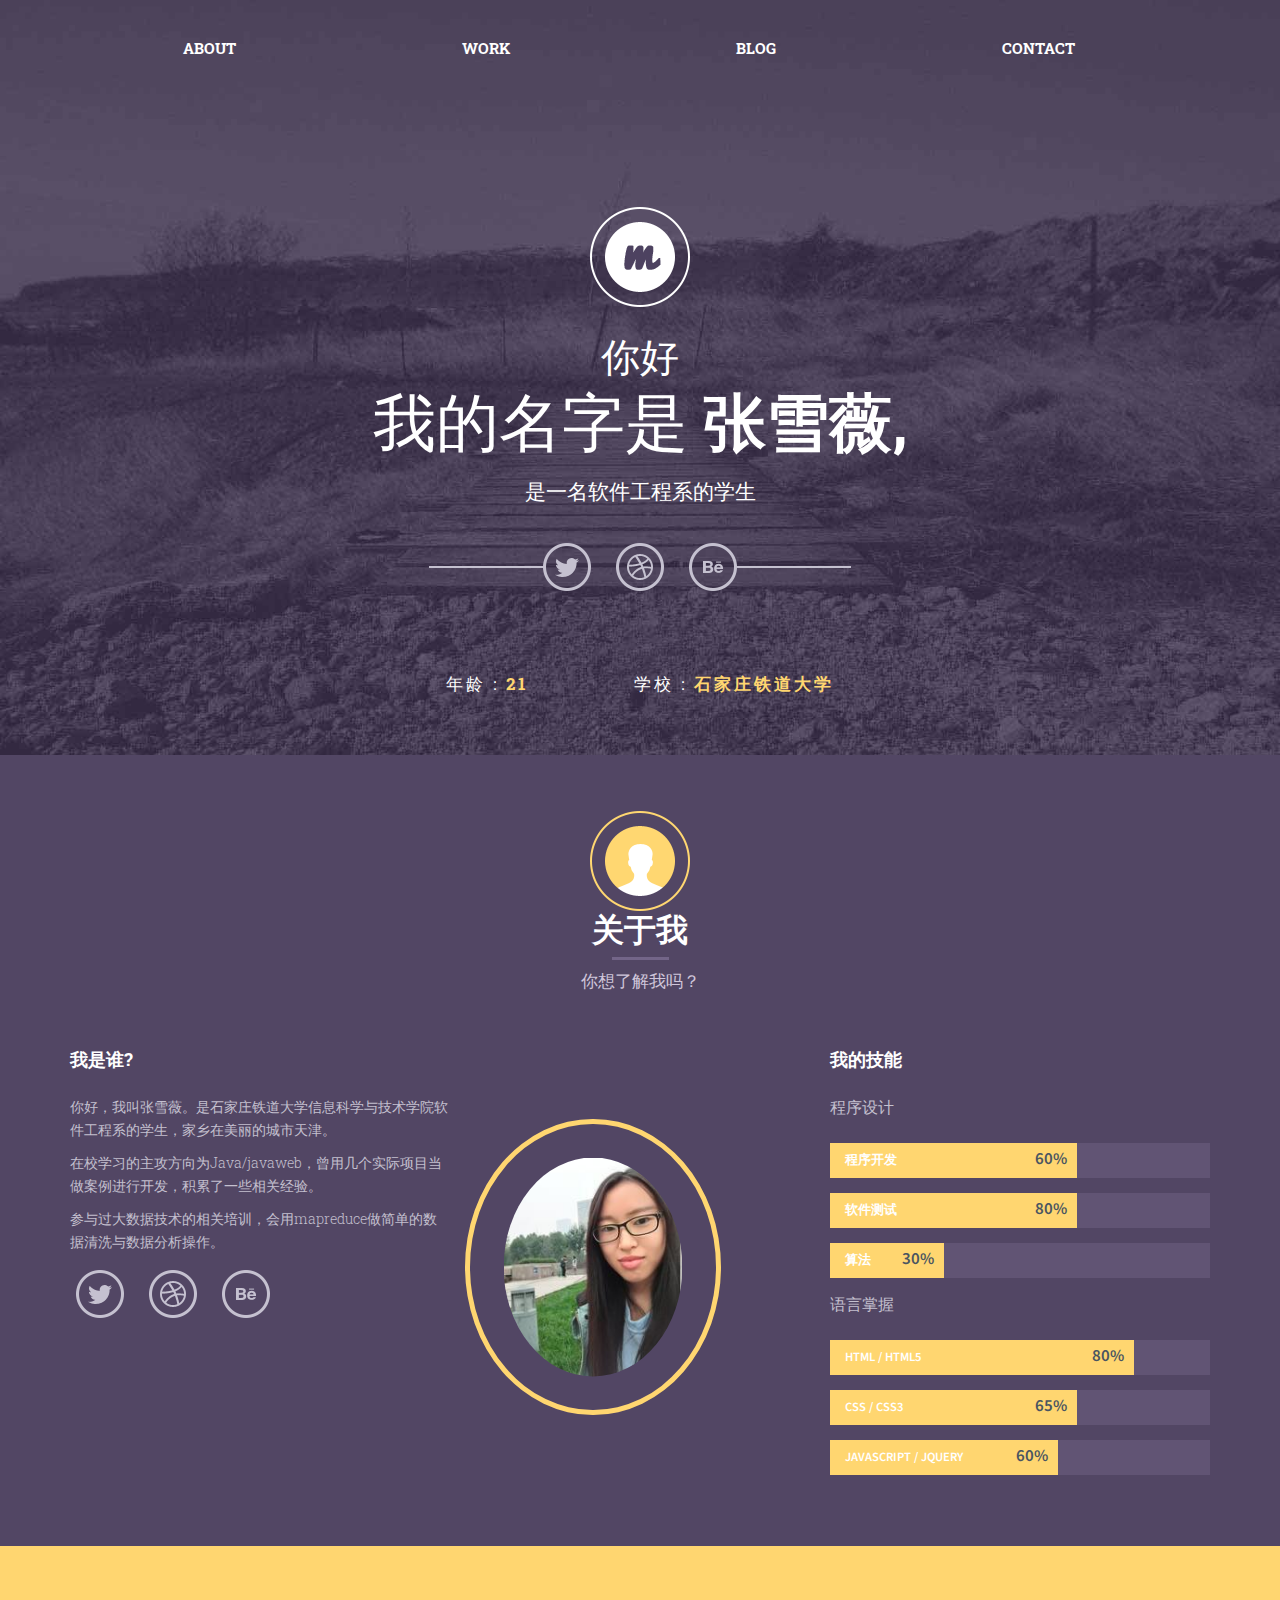
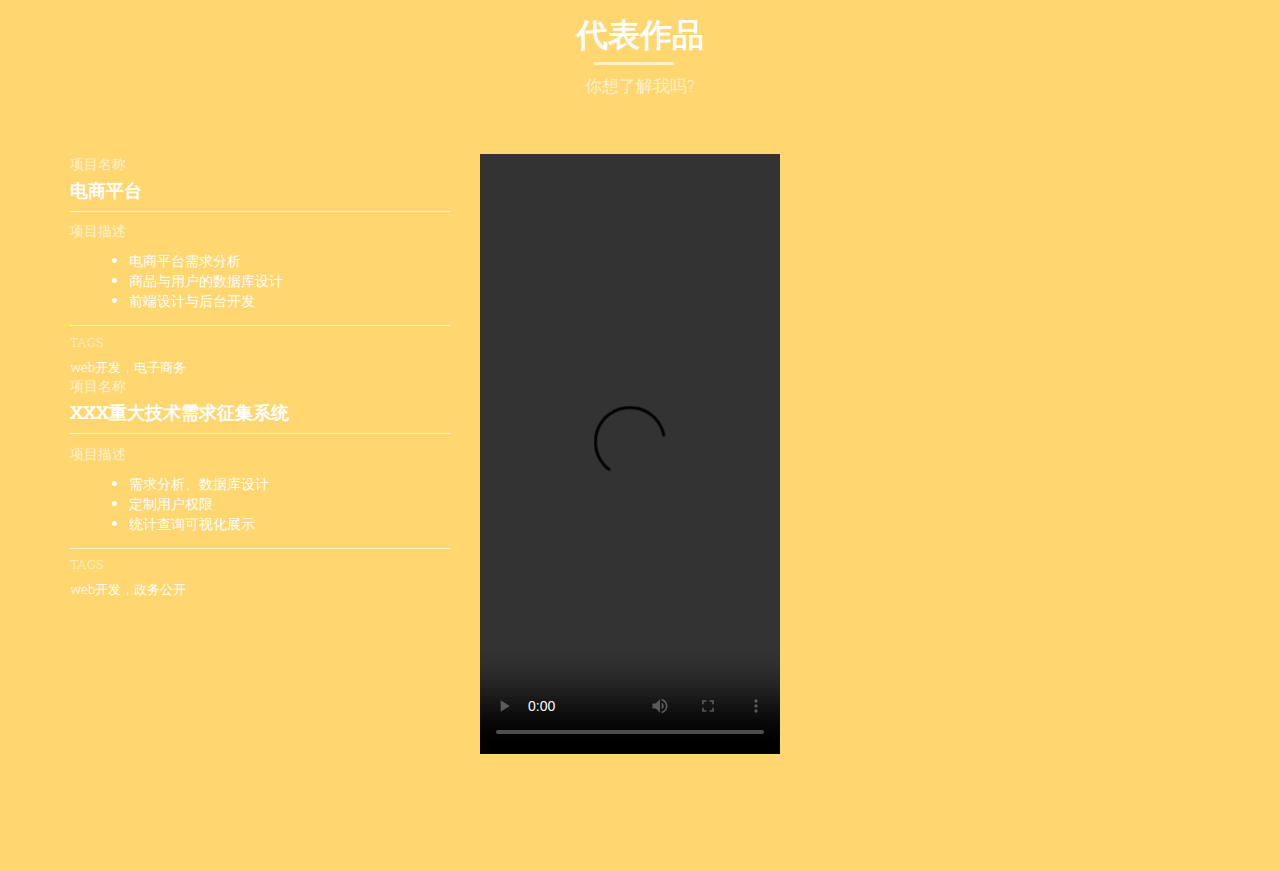
==== commit 08cd5abc: "Update index.html" ====
--- a/index.html
+++ b/index.html
@@ -1,6 +1,7 @@
 <!DOCTYPE html>
 <html>
 <head>
+<meta charset="utf-8">	
 <title>Home</title>
 <link href="css/bootstrap.css" rel='stylesheet' type='text/css' />
 <!-- Custom Theme files -->
@@ -47,9 +48,9 @@
 		 </script>
 				<div class="header-banner-info text-center">
 					<a href="#"><img src="images/logo.png" alt="" /></a>
-					<h3>���</h3>
-					<h1>�ҵ������� <span>��ѩޱ,</span> </h1>
-					<p>��һ����������ϵ��ѧ�� </p>
+					<h3>你好</h3>
+					<h1>我的名字是 <span>张雪薇,</span> </h1>
+					<p>是一名软件工程系的学生 </p>
 					<span class="line"></span>					 
 					<ul class="social-icons">
 						<li><a href="#"><i class="twitter"></i></a></li>
@@ -58,8 +59,8 @@
 					</ul>
 					<label></label>
 					<ul class="details">
-						<li>����     :     <a href="#">21</a></li>
-						<li>ѧУ     :     <a href="#">ʯ��ׯ������ѧ</a></li>
+						<li>年龄     :     <a href="#">21</a></li>
+						<li>学校     :     <a href="#">石家庄铁道大学</a></li>
 					</ul>
 				</div>
 			</div>
@@ -73,16 +74,16 @@
 			<div class="container">
 				<div class="about-section-head text-center">
 					<img src="images/head.png" alt="" />
-					<h3>������</h3>
+					<h3>关于我</h3>
 					<label></label>
-					<p>�����˽�����</p>
+					<p>你想了解我吗？</p>
 				</div>
 				<div class="about-section-grids">
 					<div class="col-md-4 about-section-grid-1">
-						<h4>����˭?</h4>
-						<p>��ã��ҽ���ѩޱ����ʯ��ׯ������ѧ��Ϣ��ѧ�뼼��ѧԺ��������ϵ��ѧ���������������ĳ������</p>
-						<p>��Уѧϰ����������ΪJava/javaweb�����ü���ʵ����Ŀ�����������п�����������һЩ��ؾ��顣</p>
-						<p>����������ݼ����������ѵ������mapreduce���򵥵�������ϴ�����ݷ��������� </p>
+						<h4>我是谁?</h4>
+						<p>你好，我叫张雪薇。是石家庄铁道大学信息科学与技术学院软件工程系的学生，家乡在美丽的城市天津。</p>
+						<p>在校学习的主攻方向为Java/javaweb，曾用几个实际项目当做案例进行开发，积累了一些相关经验。</p>
+						<p>参与过大数据技术的相关培训，会用mapreduce做简单的数据清洗与数据分析操作。 </p>
 						<ul class="social-icons">
 						    <li><a href="#"><i class="twitter"></i></a></li>
 						    <li><a href="#"><i class="dribble"></i></a></li>
@@ -93,30 +94,30 @@
 						<img src="images/zxw.jpg" class="img-responsive" alt="" /> 
 					</div>
 					<div class="col-md-4 about-section-grid-3">
-						<h4>�ҵļ���</h4>
-						<p>�������</p>
+						<h4>我的技能</h4>
+						<p>程序设计</p>
 						<div class="progress-grid">
 				  	       <div class="meter red">
 							   <span style="width:65%;">
-							  	<div class="progress_desc">���򿪷�</div>
+							  	<div class="progress_desc">程序开发</div>
 								<div class="percent">60%</div> 
 						        <div class="clearfix"> </div>
 						       </span>
 							</div>
 							<div class="meter animate">
-							   <span style="width:65%;"><div class="progress_desc">��������</div>
+							   <span style="width:65%;"><div class="progress_desc">软件测试</div>
 								<div class="percent">80%</div> 
 						        <div class="clearfix"> </div>
 							   </span>
 							</div>
 							<div class="meter">
-								<span style="width:30%;"><div class="progress_desc">�㷨</div>
+								<span style="width:30%;"><div class="progress_desc">算法</div>
 								 <div class="percent">30%</div> 
 								 <div class="clearfix"> </div>
 							    </span>
 							</div>
 						</div>
-						<p>��������</p>
+						<p>语言掌握</p>
 						<div class="progress-grid">
 				  	       <div class="meter red">
 							   <span style="width:80%;">
@@ -149,42 +150,42 @@
 			<div class="portfolio-section-top-row">
 				<div class="container">
 					<div class="portfolio-section-head text-center">
-						<h3>������Ʒ</h3>
+						<h3>代表作品</h3>
 						<label></label>
-						<p>�����˽�����?</p>
+						<p>你想了解我吗?</p>
 					</div>
 					<div class="col-md-4 portfolio-section-top-row-left-grid">
 						<div class="project-name">
-							<span>��Ŀ����</span>
-							<h3>����ƽ̨</h3>
+							<span>项目名称</span>
+							<h3>电商平台</h3>
 						</div>
 						<div class="project-description">
-							 <span>��Ŀ����</span>
+							 <span>项目描述</span>
 							 <ul>
-								<li><a href="#">����ƽ̨�������</a></li>
-								<li><a href="#">��Ʒ���û������ݿ����</a></li>
-								<li><a href="#">ǰ��������̨����</a></li>
+								<li><a href="#">电商平台需求分析</a></li>
+								<li><a href="#">商品与用户的数据库设计</a></li>
+								<li><a href="#">前端设计与后台开发</a></li>
 							 </ul>
 						</div>
 						<div class="tags">
 							<span>tags</span>
-							<p>web��������������</p>
+							<p>web开发，电子商务</p>
 						</div>
 						<div class="project-name">
-							<span>��Ŀ����</span>
-							<h3>XXX�ش�����������ϵͳ</h3>
+							<span>项目名称</span>
+							<h3>XXX重大技术需求征集系统</h3>
 						</div>
 						<div class="project-description">
-							 <span>��Ŀ����</span>
+							 <span>项目描述</span>
 							 <ul>
-								<li><a href="#">������������ݿ����</a></li>
-								<li><a href="#">�����û�Ȩ��</a></li>
-								<li><a href="#">ͳ�Ʋ�ѯ���ӻ�չʾ</a></li>
+								<li><a href="#">需求分析、数据库设计</a></li>
+								<li><a href="#">定制用户权限</a></li>
+								<li><a href="#">统计查询可视化展示</a></li>
 							 </ul>
 						</div>
 						<div class="tags">
 							<span>tags</span>
-							<p>web���������񹫿�</p>
+							<p>web开发，政务公开</p>
 						</div>
 					</div>
 					<div class="col-md-8 portfolio-section-top-row-right-grid">
@@ -221,4 +222,4 @@
 			
 
 </body>
-</html>+</html>
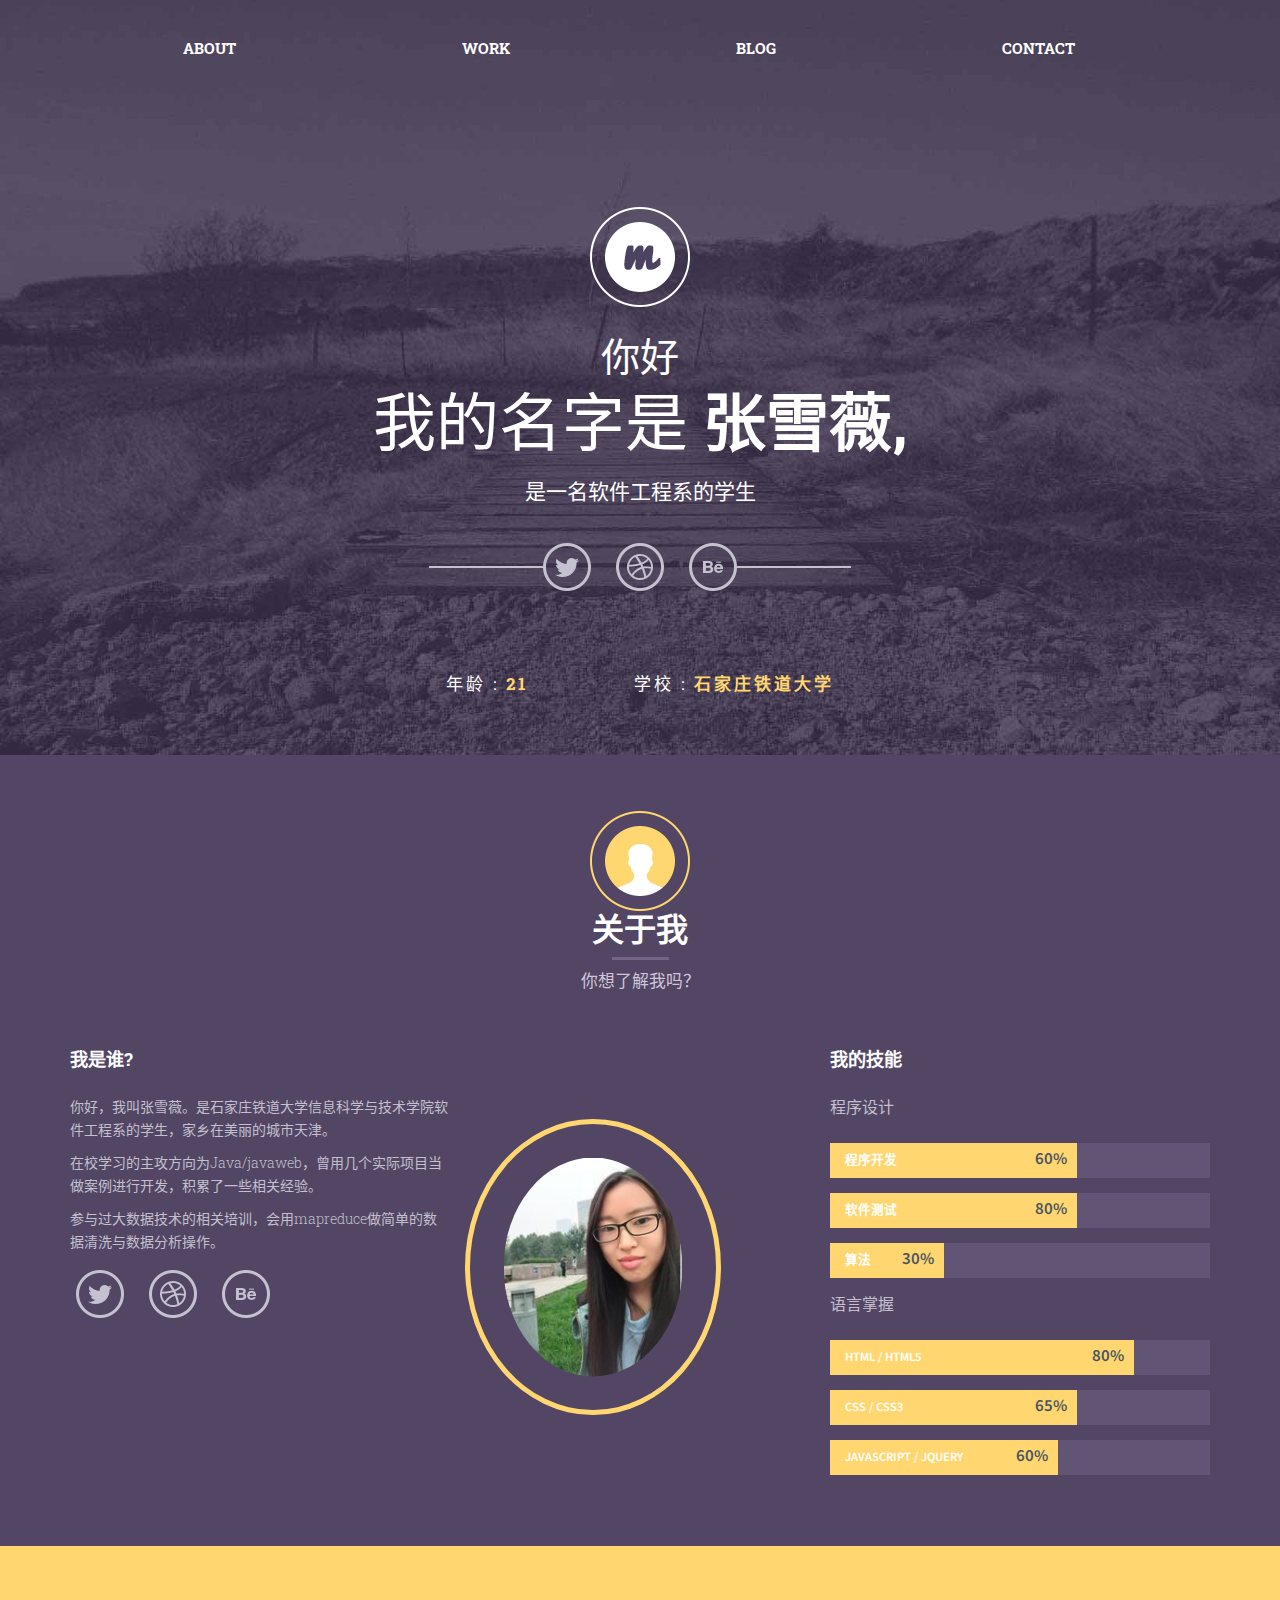
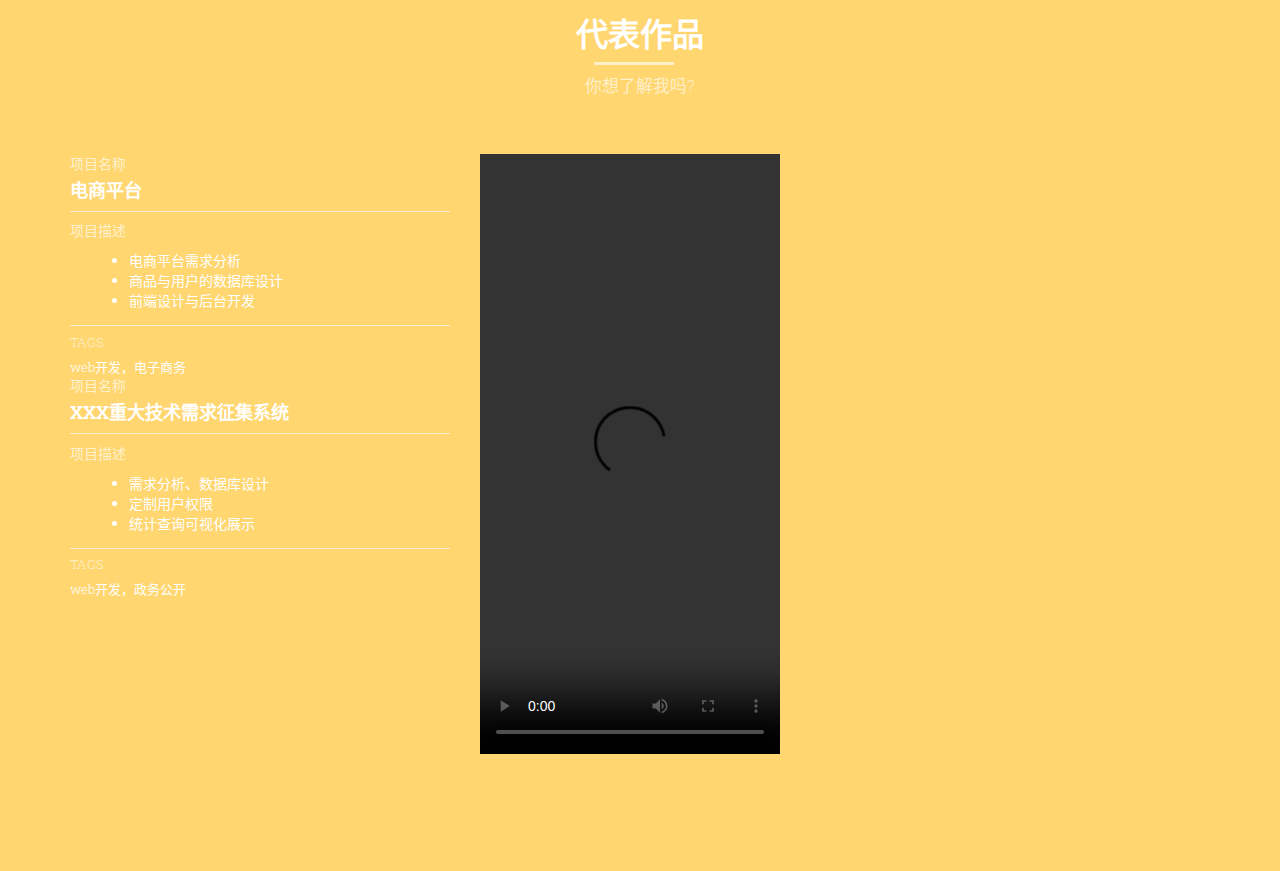
==== commit 0c90255c: "Update index.html" ====
--- a/index.html
+++ b/index.html
@@ -1,5 +1,5 @@
 <!DOCTYPE html>
-<html>
+<html lang="zh-CN">
 <head>
 <meta charset="utf-8">	
 <title>Home</title>
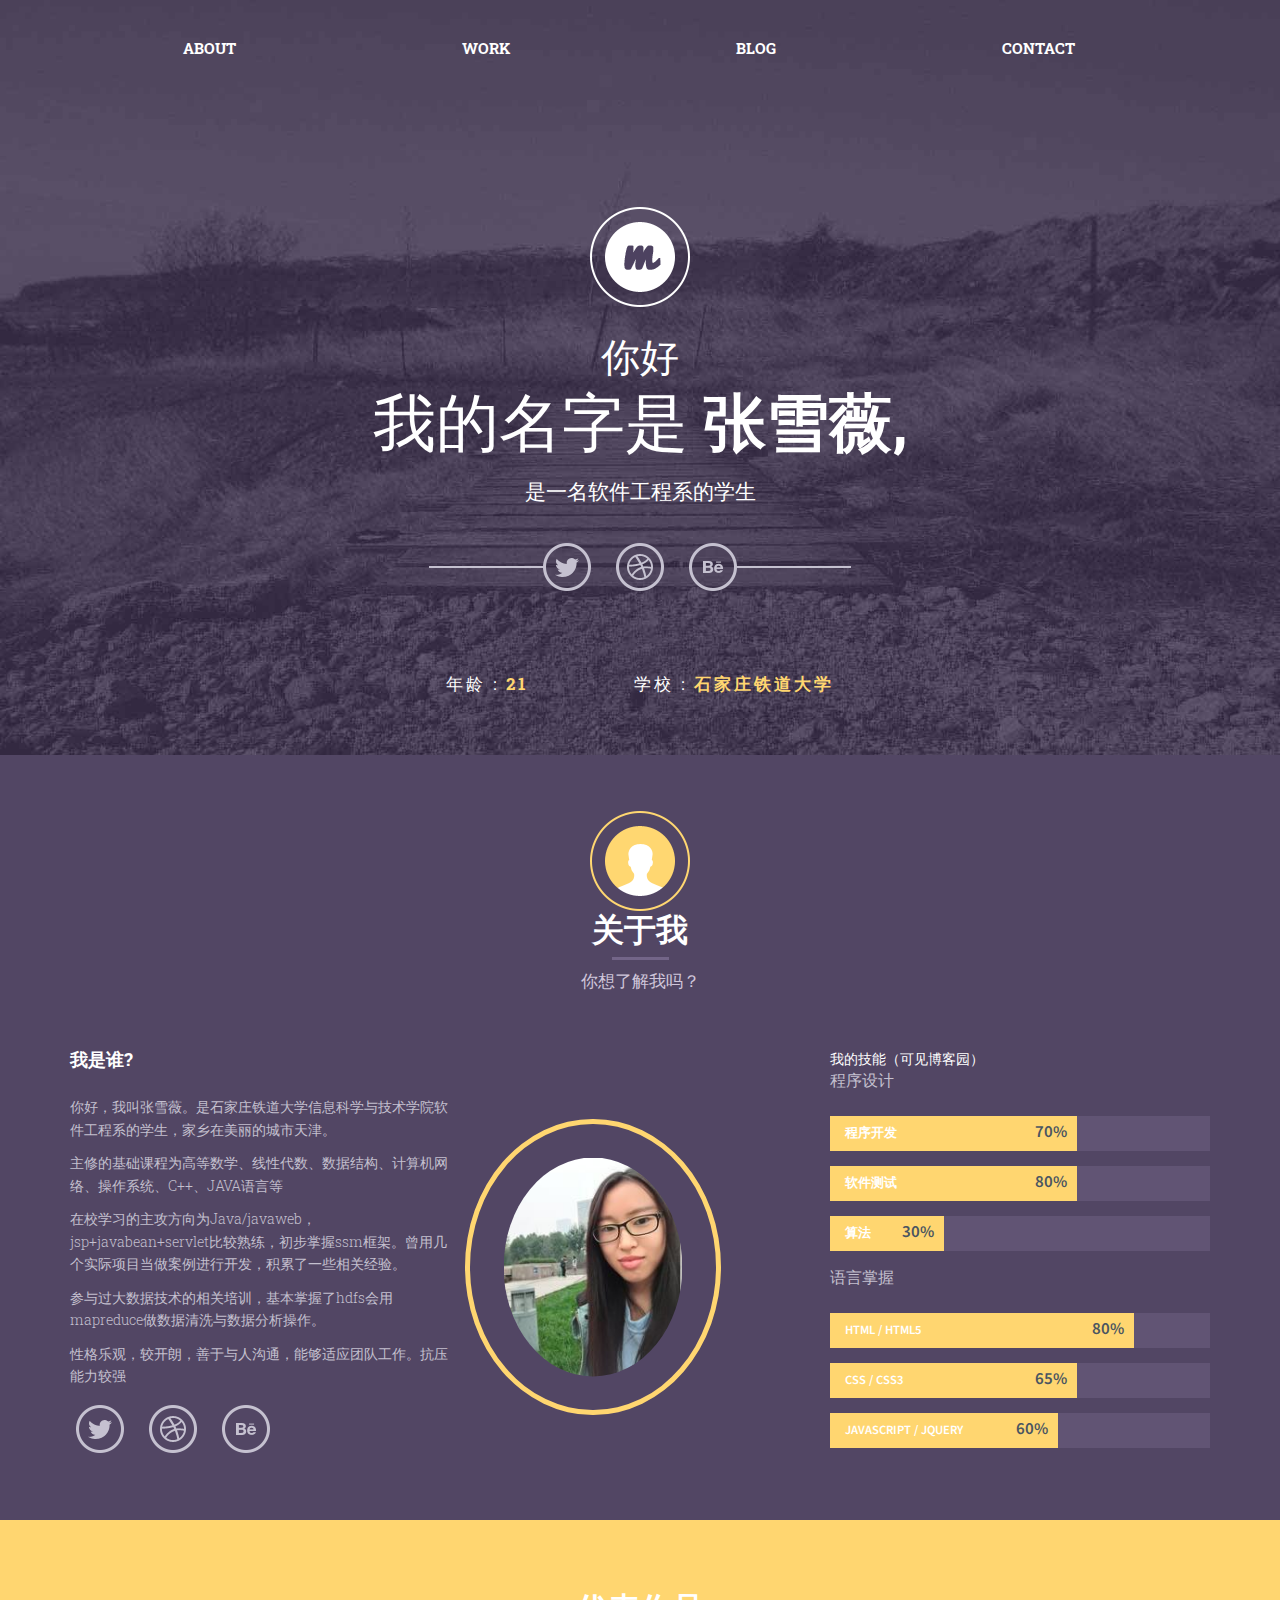
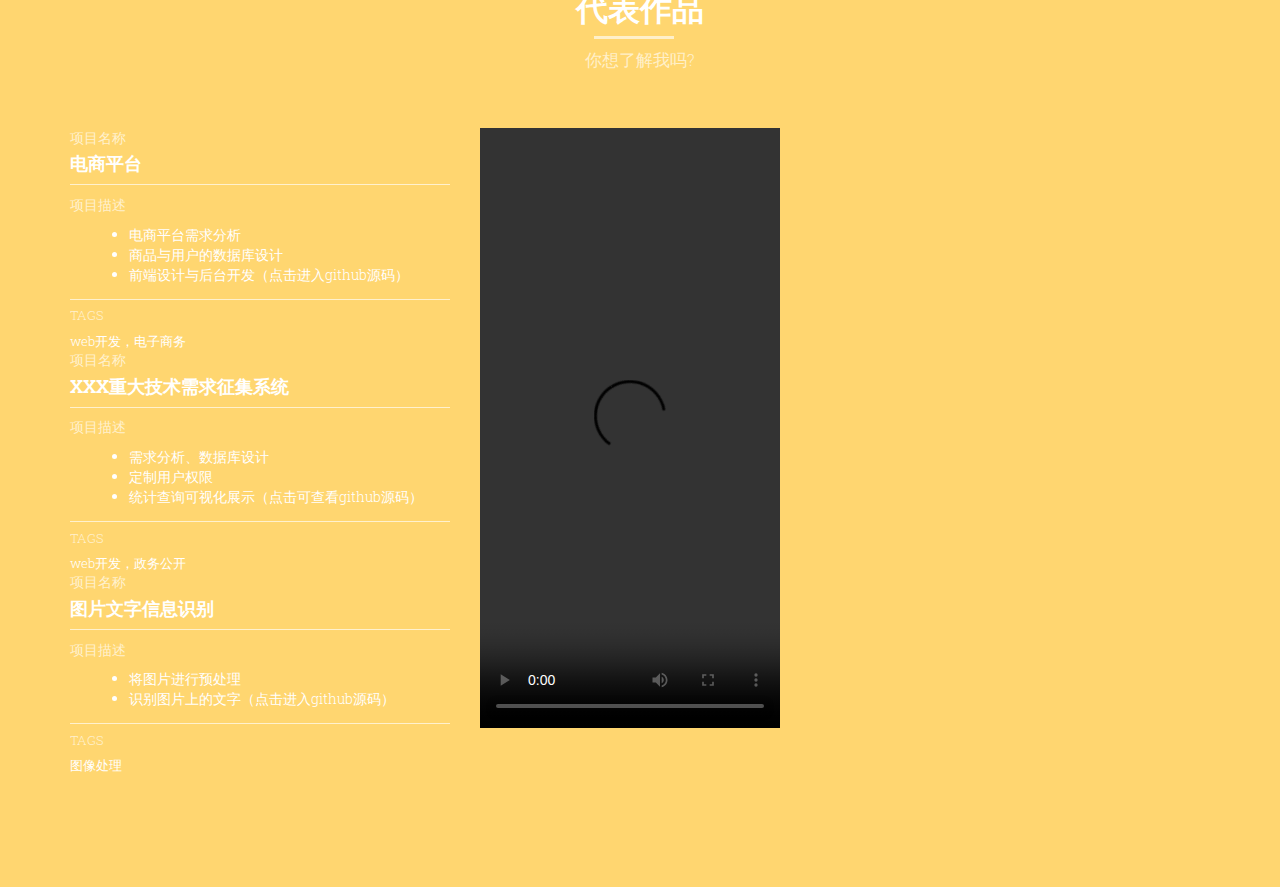
==== commit fbc5985c: "Update index.html" ====
--- a/index.html
+++ b/index.html
@@ -1,7 +1,6 @@
 <!DOCTYPE html>
-<html lang="zh-CN">
+<html>
 <head>
-<meta charset="utf-8">	
 <title>Home</title>
 <link href="css/bootstrap.css" rel='stylesheet' type='text/css' />
 <!-- Custom Theme files -->
@@ -82,8 +81,10 @@
 					<div class="col-md-4 about-section-grid-1">
 						<h4>我是谁?</h4>
 						<p>你好，我叫张雪薇。是石家庄铁道大学信息科学与技术学院软件工程系的学生，家乡在美丽的城市天津。</p>
-						<p>在校学习的主攻方向为Java/javaweb，曾用几个实际项目当做案例进行开发，积累了一些相关经验。</p>
-						<p>参与过大数据技术的相关培训，会用mapreduce做简单的数据清洗与数据分析操作。 </p>
+						<p>主修的基础课程为高等数学、线性代数、数据结构、计算机网络、操作系统、C++、JAVA语言等</p>
+						<p>在校学习的主攻方向为Java/javaweb，jsp+javabean+servlet比较熟练，初步掌握ssm框架。曾用几个实际项目当做案例进行开发，积累了一些相关经验。</p>
+						<p>参与过大数据技术的相关培训，基本掌握了hdfs会用mapreduce做数据清洗与数据分析操作。 </p>
+						<p>性格乐观，较开朗，善于与人沟通，能够适应团队工作。抗压能力较强 </p>
 						<ul class="social-icons">
 						    <li><a href="#"><i class="twitter"></i></a></li>
 						    <li><a href="#"><i class="dribble"></i></a></li>
@@ -94,13 +95,13 @@
 						<img src="images/zxw.jpg" class="img-responsive" alt="" /> 
 					</div>
 					<div class="col-md-4 about-section-grid-3">
-						<h4>我的技能</h4>
+						<a href="https://www.cnblogs.com/lzxw" style="color:white">我的技能（可见博客园）</a>
 						<p>程序设计</p>
 						<div class="progress-grid">
 				  	       <div class="meter red">
 							   <span style="width:65%;">
-							  	<div class="progress_desc">程序开发</div>
-								<div class="percent">60%</div> 
+							  	<div class="progress_desc" >程序开发</div>
+								<div class="percent">70%</div> 
 						        <div class="clearfix"> </div>
 						       </span>
 							</div>
@@ -164,7 +165,7 @@
 							 <ul>
 								<li><a href="#">电商平台需求分析</a></li>
 								<li><a href="#">商品与用户的数据库设计</a></li>
-								<li><a href="#">前端设计与后台开发</a></li>
+								<li><a href="https://github.com/potatochipsi/eshop">前端设计与后台开发（点击进入github源码）</a></li>
 							 </ul>
 						</div>
 						<div class="tags">
@@ -180,13 +181,29 @@
 							 <ul>
 								<li><a href="#">需求分析、数据库设计</a></li>
 								<li><a href="#">定制用户权限</a></li>
-								<li><a href="#">统计查询可视化展示</a></li>
+								<li><a href="https://github.com/potatochipsi/need">统计查询可视化展示（点击可查看github源码）</a></li>
 							 </ul>
 						</div>
 						<div class="tags">
 							<span>tags</span>
 							<p>web开发，政务公开</p>
 						</div>
+						<div class="project-name">
+							<span>项目名称</span>
+							<h3>图片文字信息识别</h3>
+						</div>
+						<div class="project-description">
+							 <span>项目描述</span>
+							 <ul>
+								<li><a href="#">将图片进行预处理</a></li>
+								<li><a href="https://github.com/potatochipsi/picture">识别图片上的文字（点击进入github源码）</a></li>
+							 </ul>
+						</div>
+						<div class="tags">
+							<span>tags</span>
+							<p>图像处理</p>
+						</div>
+						
 					</div>
 					<div class="col-md-8 portfolio-section-top-row-right-grid">
 					<video src="images/zxw.mp4" height="600px" controls preload="metadata" ></video>
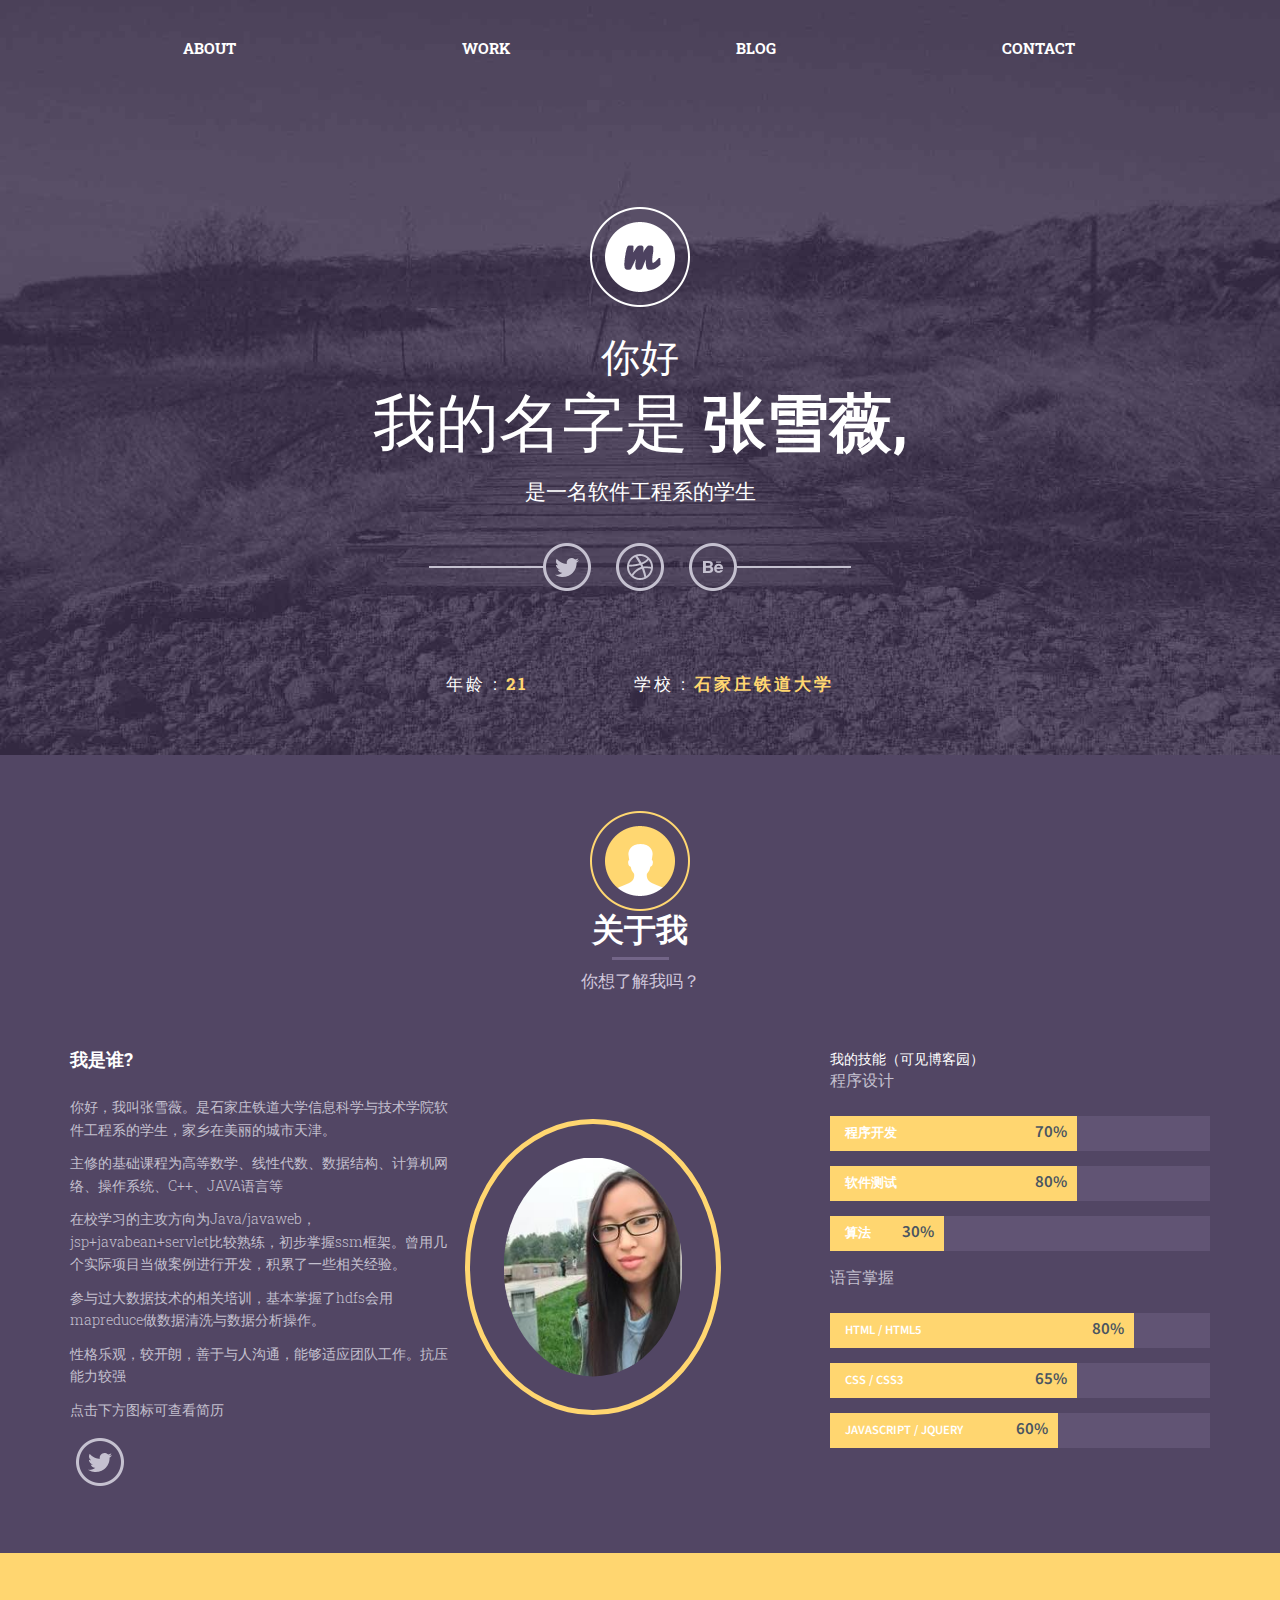
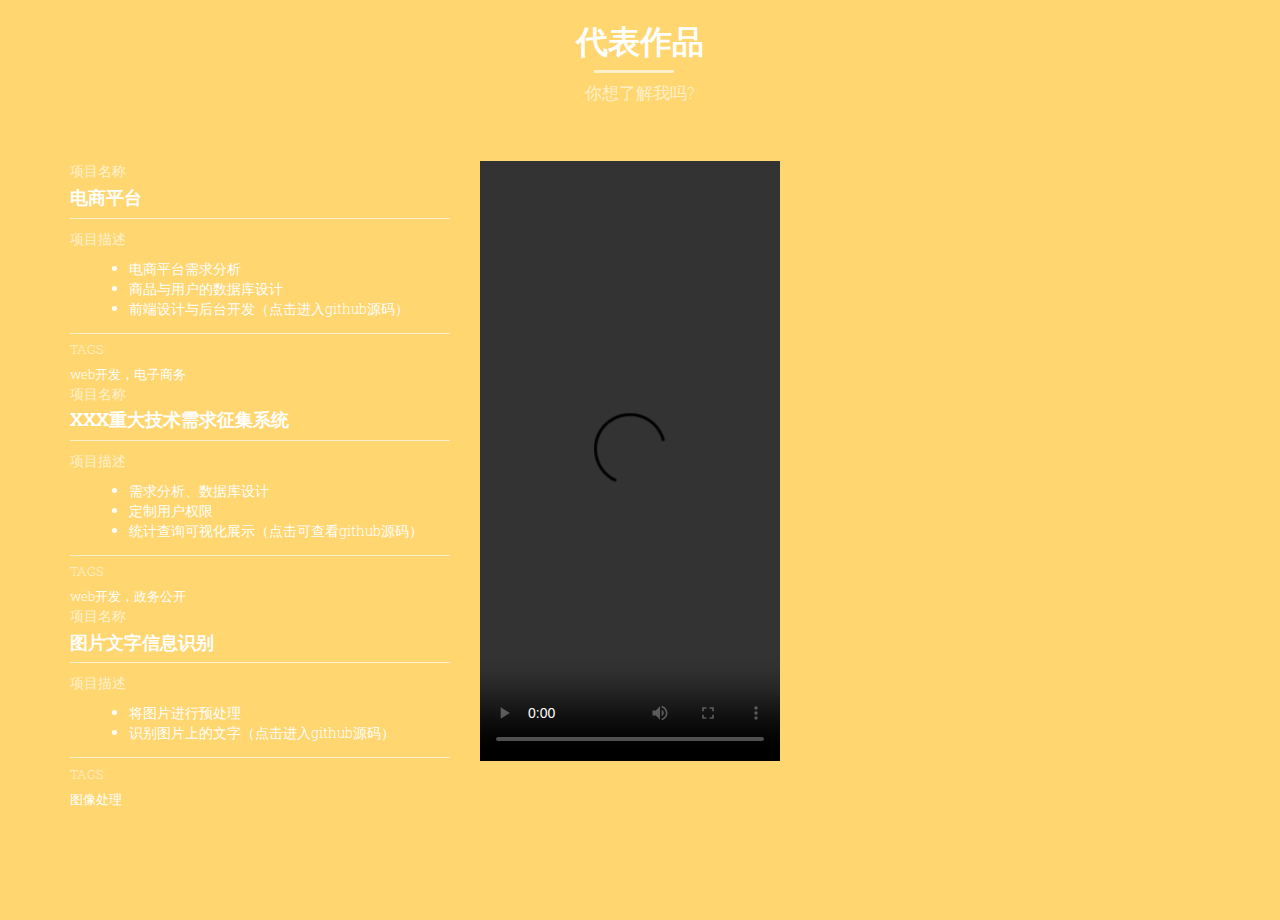
==== commit 1c880e55: "Update index.html" ====
--- a/index.html
+++ b/index.html
@@ -85,11 +85,10 @@
 						<p>在校学习的主攻方向为Java/javaweb，jsp+javabean+servlet比较熟练，初步掌握ssm框架。曾用几个实际项目当做案例进行开发，积累了一些相关经验。</p>
 						<p>参与过大数据技术的相关培训，基本掌握了hdfs会用mapreduce做数据清洗与数据分析操作。 </p>
 						<p>性格乐观，较开朗，善于与人沟通，能够适应团队工作。抗压能力较强 </p>
+						<p>点击下方图标可查看简历</p>
 						<ul class="social-icons">
-						    <li><a href="#"><i class="twitter"></i></a></li>
-						    <li><a href="#"><i class="dribble"></i></a></li>
-						    <li><a href="#"><i class="behance"></i></a></li>
-					    </ul>
+						    <li><a href="jianli.pdf.html"><i class="twitter"></i></a></li>
+					        </ul>
 					</div>
 					<div class="col-md-4 about-section-grid-2 text-center">
 						<img src="images/zxw.jpg" class="img-responsive" alt="" /> 
